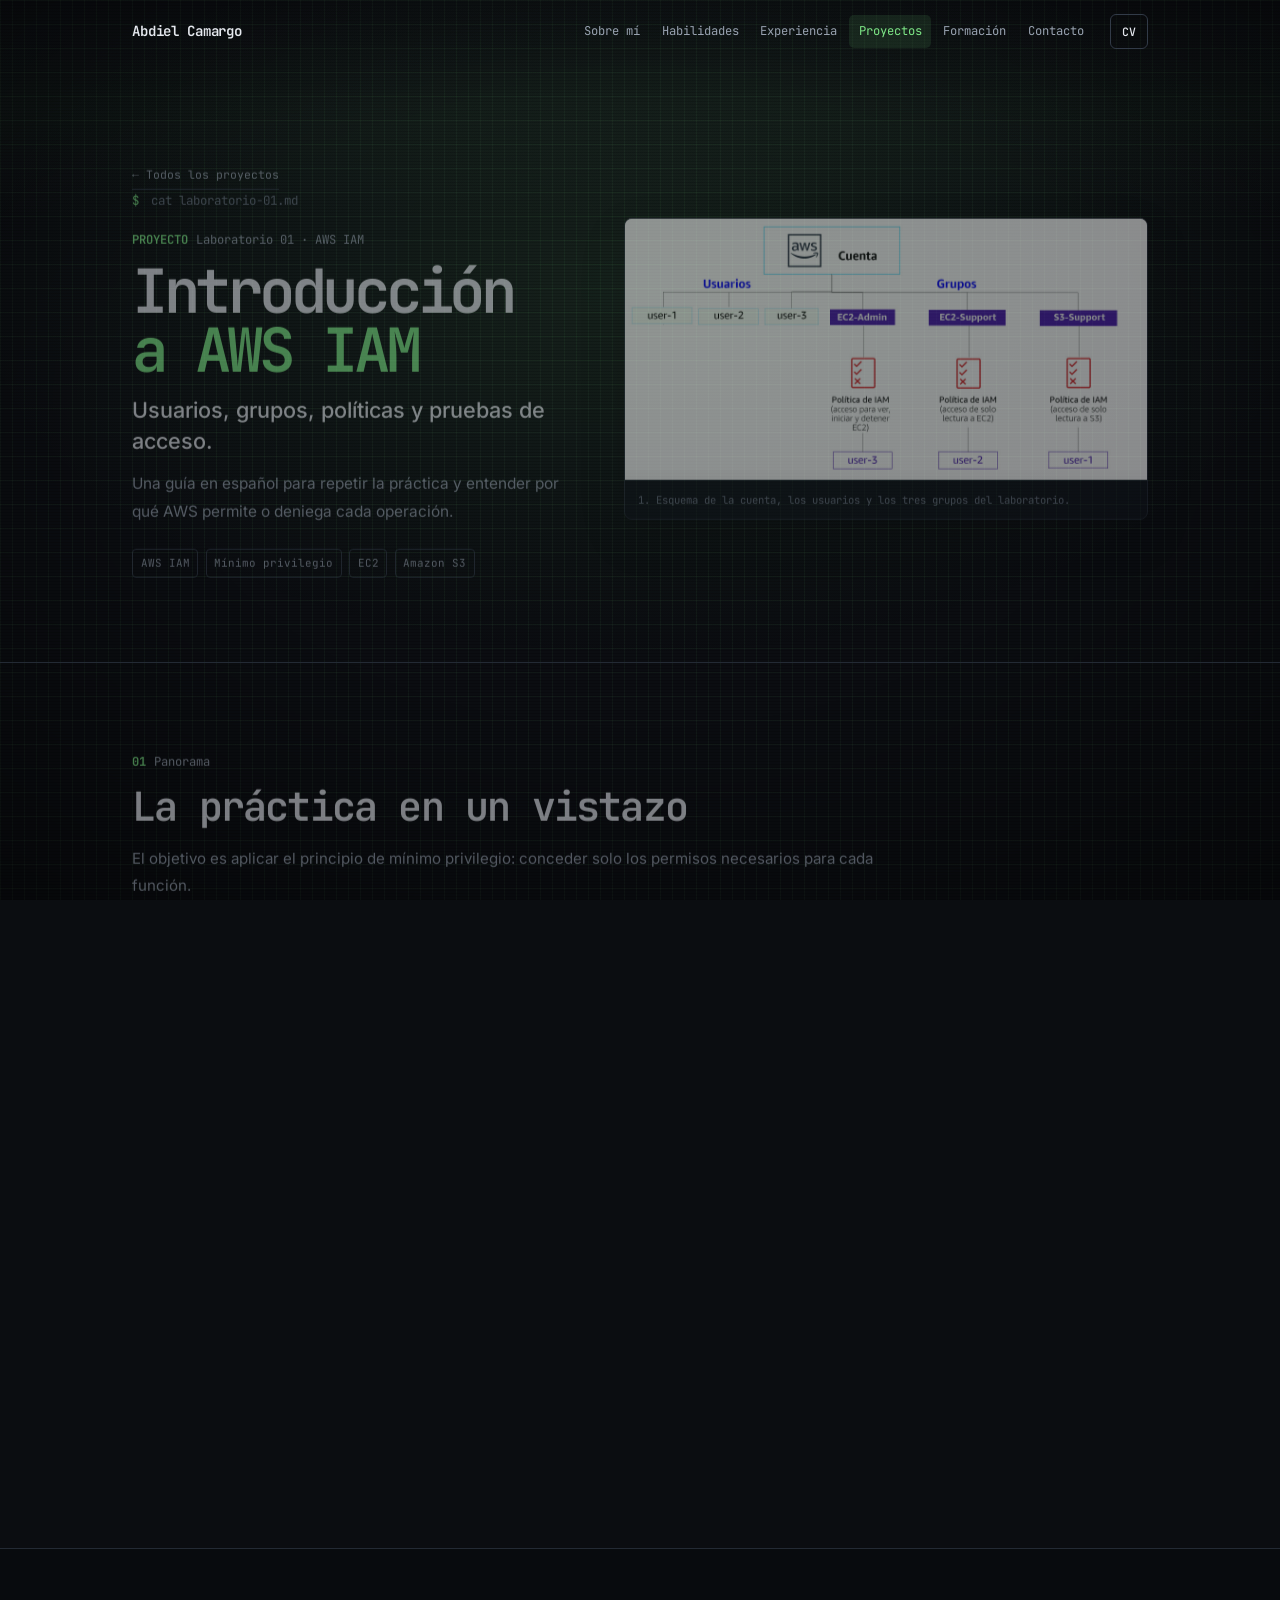
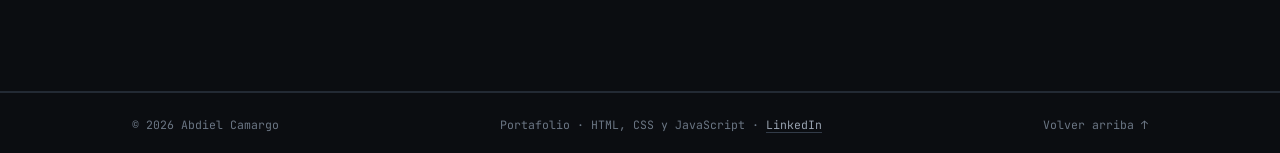
==== aws-iam.html @ 1ef5d2d9 "Corrige encabezado del proyecto AWS Co-authored-by: arena-agent <297053741+arena-agent@users.noreply" ====
<!DOCTYPE html>
<html lang="es" data-theme="dark">
<head>
  <meta charset="UTF-8">
  <meta name="viewport" content="width=device-width, initial-scale=1.0">
  <meta http-equiv="Content-Security-Policy" content="default-src 'none'; script-src 'self' 'sha256-/x7W7R75k8Roq0WaVRQX9blP4OufE5xbAdzklGxsgpw='; style-src 'self'; img-src 'self'; font-src 'self'; frame-src https://www.youtube.com https://www.youtube-nocookie.com; connect-src 'none'; base-uri 'none'; form-action 'none'; object-src 'none'">
  <meta name="referrer" content="strict-origin-when-cross-origin">
  <title>Introducción a AWS IAM — Abdiel Camargo</title>
  <meta name="description" content="Proyecto del laboratorio Introducción a AWS IAM: usuarios, grupos, políticas y pruebas de acceso.">
  <meta name="author" content="Abdiel Camargo">
  <meta name="theme-color" content="#0c0e12">
  <link rel="canonical" href="https://abdiellzz.github.io/portafolio/aws-iam.html">

  <link rel="icon" href="assets/img/favicon.svg" type="image/svg+xml">
  <link rel="apple-touch-icon" href="assets/img/favicon.svg">
  <link rel="preload" href="assets/fonts/jetbrains-mono-latin-wght-normal.woff2" as="font" type="font/woff2" crossorigin>
  <link rel="preload" href="assets/fonts/inter-latin-wght-normal.woff2" as="font" type="font/woff2" crossorigin>
  <link rel="stylesheet" href="assets/css/app.css?v=20261119f">

  <script>document.documentElement.classList.add('js');</script>
</head>
<body class="aws-project-page">
  <div class="term-bg" aria-hidden="true">
    <div class="term-glow"></div>
    <div class="term-grid"></div>
    <div class="term-scanband"></div>
    <div class="term-scanlines"></div>
    <div class="term-vignette"></div>
  </div>

  <a class="skip-link" href="#contenido">Saltar al contenido principal</a>
  <div class="progress-bar" aria-hidden="true"><span id="scroll-progress"></span></div>

  <header class="site-header" id="site-header">
    <div class="container header-inner">
      <a class="brand" href="index.html#inicio" aria-label="Abdiel Camargo — inicio">
        <span class="brand-name">Abdiel Camargo</span>
      </a>

      <nav class="nav" id="nav" aria-label="Navegación principal">
        <ul class="nav-list">
          <li><a href="index.html#sobre-mi" class="nav-link">Sobre mí</a></li>
          <li><a href="index.html#habilidades" class="nav-link">Habilidades</a></li>
          <li><a href="index.html#experiencia" class="nav-link">Experiencia</a></li>
          <li><a href="proyectos.html" class="nav-link is-active" aria-current="page">Proyectos</a></li>
          <li><a href="index.html#certificaciones" class="nav-link">Formación</a></li>
          <li><a href="index.html#contacto" class="nav-link">Contacto</a></li>
        </ul>
        <a class="btn btn-sm btn-outline nav-cv" href="assets/cv/Abdiel-Camargo-CV.pdf" download>CV</a>
      </nav>

      <button class="menu-toggle" id="menu-toggle" type="button" aria-label="Abrir menú" aria-expanded="false" aria-controls="nav">
        <span class="menu-bars" aria-hidden="true"><span></span><span></span><span></span></span>
      </button>
    </div>
  </header>

  <main id="contenido">
    <section class="guide-hero" aria-labelledby="project-title">
      <div class="container guide-hero-grid">
        <div class="guide-hero-copy reveal" data-reveal>
          <a class="project-back" href="proyectos.html">← Todos los proyectos</a>
          <p class="prompt-line"><span class="prompt" aria-hidden="true">$</span> cat laboratorio-01.md</p>
          <p class="section-label"><span>PROYECTO</span> Laboratorio 01 · AWS IAM</p>
          <h1 id="project-title">Introducción<br><span>a AWS IAM</span></h1>
          <p class="guide-hero-subtitle">Usuarios, grupos, políticas y pruebas de acceso.</p>
          <p class="guide-hero-text">Una guía en español para repetir la práctica y entender por qué AWS permite o deniega cada operación.</p>
          <div class="guide-tags" aria-label="Temas del proyecto">
            <span>AWS IAM</span><span>Mínimo privilegio</span><span>EC2</span><span>Amazon S3</span>
          </div>
        </div>

        <figure class="guide-figure guide-figure-hero reveal" data-reveal>
          <img src="assets/img/aws-iam/iam-01.png" alt="Esquema de una cuenta AWS con usuarios y los grupos S3-Support, EC2-Support y EC2-Admin" width="900" height="506" fetchpriority="high">
          <figcaption>1. Esquema de la cuenta, los usuarios y los tres grupos del laboratorio.</figcaption>
        </figure>
      </div>
    </section>

    <section class="guide-section" aria-labelledby="overview-title">
      <div class="container">
        <header class="guide-section-head reveal" data-reveal>
          <p class="section-label"><span>01</span> Panorama</p>
          <h2 id="overview-title">La práctica en un vistazo</h2>
          <p>El objetivo es aplicar el principio de mínimo privilegio: conceder solo los permisos necesarios para cada función.</p>
        </header>

        <div class="guide-flow reveal" data-reveal>
          <article><span>01</span><h3>Identificar</h3><p>Reconocer usuarios, grupos y políticas.</p></article>
          <article><span>02</span><h3>Configurar</h3><p>Asignar cada usuario al grupo correcto.</p></article>
          <article><span>03</span><h3>Comprobar</h3><p>Comparar lectura, rechazo y una solicitud autorizada.</p></article>
        </div>

        <div class="guide-table-wrap reveal" data-reveal>
          <table class="guide-table">
            <caption>Asignación objetivo del laboratorio</caption>
            <thead><tr><th scope="col">Usuario</th><th scope="col">Grupo</th><th scope="col">Acceso previsto</th></tr></thead>
            <tbody>
              <tr><td>user-1</td><td>S3-Support</td><td>Consultar Amazon S3.</td></tr>
              <tr><td>user-2</td><td>EC2-Support</td><td>Consultar instancias de Amazon EC2.</td></tr>
              <tr><td>user-3</td><td>EC2-Admin</td><td>Consultar, iniciar y detener EC2 según la política del laboratorio.</td></tr>
            </tbody>
          </table>
        </div>

        <div class="guide-callout reveal" data-reveal>
          <p class="guide-callout-label">Cómo interpretar la evidencia</p>
          <p><strong>Observado</strong> significa que la grabación permite comprobar el resultado descrito. <strong>Esperado / por verificar</strong> indica el comportamiento previsto por la guía o la política, pero no una prueba capturada.</p>
        </div>
      </div>
    </section>

    <section class="guide-section guide-section-alt" aria-labelledby="prepare-title">
      <div class="container">
        <header class="guide-section-head reveal" data-reveal>
          <p class="section-label"><span>02</span> Preparación</p>
          <h2 id="prepare-title">Entrar al laboratorio y localizar IAM</h2>
          <p>Inicia el entorno desde AWS Academy, abre la consola del laboratorio y busca <strong>IAM</strong>. Entra en Identity and Access Management, sin confundirlo con IAM Identity Center.</p>
        </header>

        <ol class="guide-steps reveal" data-reveal>
          <li>Abre el laboratorio, pulsa <strong>Start Lab</strong> y espera a que el entorno esté disponible.</li>
          <li>En la consola del laboratorio, busca IAM. Conserva la guía del curso para consultar únicamente las credenciales temporales necesarias.</li>
          <li>En <strong>Users / Usuarios</strong>, identifica <code>user-1</code>, <code>user-2</code> y <code>user-3</code>.</li>
        </ol>

        <div class="guide-media-grid guide-media-grid-two">
          <figure class="guide-figure reveal" data-reveal>
            <img src="assets/img/aws-iam/iam-02.png" alt="Búsqueda de IAM en la consola de AWS" loading="lazy">
            <figcaption>2. Búsqueda de IAM en la consola de AWS.</figcaption>
          </figure>
          <figure class="guide-figure reveal" data-reveal>
            <img src="assets/img/aws-iam/iam-03.png" alt="Listado inicial de usuarios de IAM" loading="lazy">
            <figcaption>3. Listado inicial de usuarios de IAM.</figcaption>
          </figure>
        </div>

        <div class="guide-callout guide-callout-warning reveal" data-reveal>
          <p class="guide-callout-label">Entorno autorizado</p>
          <p>Trabaja únicamente en el laboratorio. Los usuarios, grupos y recursos ya están preparados; no los recrees ni modifiques el usuario administrativo de la sesión.</p>
        </div>
      </div>
    </section>

    <section class="guide-section" aria-labelledby="groups-title">
      <div class="container">
        <header class="guide-section-head reveal" data-reveal>
          <p class="section-label"><span>03</span> Reconocimiento</p>
          <h2 id="groups-title">Comprobar usuarios y grupos</h2>
          <p>Revisa <code>user-1</code> en <strong>Permissions</strong> y <strong>Groups</strong>. Después localiza los grupos <code>EC2-Admin</code>, <code>EC2-Support</code> y <code>S3-Support</code>, sin añadir usuarios todavía.</p>
        </header>

        <div class="guide-media-grid guide-media-grid-two">
          <figure class="guide-figure reveal" data-reveal>
            <img src="assets/img/aws-iam/iam-04.png" alt="Detalle inicial de user-1 sin políticas de permisos" loading="lazy">
            <figcaption>4. user-1 no tiene políticas asignadas al inicio del ejercicio.</figcaption>
          </figure>
          <figure class="guide-figure reveal" data-reveal>
            <img src="assets/img/aws-iam/iam-05.png" alt="Grupos EC2-Admin, EC2-Support y S3-Support en IAM" loading="lazy">
            <figcaption>5. Los tres grupos ya preparados en IAM.</figcaption>
          </figure>
        </div>

        <div class="guide-callout reveal" data-reveal>
          <p class="guide-callout-label">Concepto clave</p>
          <p>Un grupo organiza usuarios con necesidades de acceso similares. Las políticas adjuntas al grupo se aplican a sus miembros; el grupo no es una cuenta con la que se inicie sesión.</p>
        </div>
      </div>
    </section>

    <section class="guide-section guide-section-alt" aria-labelledby="policies-title">
      <div class="container">
        <header class="guide-section-head reveal" data-reveal>
          <p class="section-label"><span>04</span> Políticas</p>
          <h2 id="policies-title">Entender el alcance de los permisos</h2>
          <p>En <code>EC2-Support</code>, revisa <strong>AmazonEC2ReadOnlyAccess</strong>; en <code>S3-Support</code>, identifica <strong>AmazonS3ReadOnlyAccess</strong>. Ambas políticas permiten consultar, no escribir ni cambiar estados.</p>
        </header>

        <figure class="guide-figure guide-figure-wide reveal" data-reveal>
          <img src="assets/img/aws-iam/iam-06.png" alt="Detalle de AmazonEC2ReadOnlyAccess con acciones de consulta y recurso asterisco" loading="lazy">
          <figcaption>6. AmazonEC2ReadOnlyAccess: acciones de consulta y un recurso delimitado por la política.</figcaption>
        </figure>

        <div class="guide-table-wrap reveal" data-reveal>
          <table class="guide-table guide-table-compact">
            <thead><tr><th scope="col">Elemento</th><th scope="col">Qué significa</th></tr></thead>
            <tbody>
              <tr><td>Effect</td><td><code>Allow</code> permite la acción de esa regla; <code>Deny</code> la deniega.</td></tr>
              <tr><td>Action</td><td>Identifica operaciones de la API, por ejemplo <code>ec2:Describe*</code>.</td></tr>
              <tr><td>Resource</td><td>Delimita los recursos sobre los que actúa la regla. Un asterisco no autoriza todas las acciones.</td></tr>
            </tbody>
          </table>
        </div>

        <div class="guide-callout guide-callout-warning reveal" data-reveal>
          <p class="guide-callout-label">Lectura no es administración</p>
          <p><strong>AmazonEC2ReadOnlyAccess</strong> permite consultas de EC2, pero no incluye <code>ec2:StopInstances</code>. Poder ver una instancia no permite detenerla.</p>
        </div>

        <div class="guide-split">
          <div class="guide-split-copy reveal" data-reveal>
            <h3>EC2-Admin sin ampliar permisos</h3>
            <p>En el grupo <code>EC2-Admin</code>, revisa la política integrada <strong>EC2-Admin-Policy</strong>. Usa la política existente: el nombre del grupo no equivale a <code>AdministratorAccess</code> ni concede acceso total a la cuenta.</p>
            <table class="guide-table guide-table-compact">
              <thead><tr><th scope="col">Tipo</th><th scope="col">Relación con la identidad</th></tr></thead>
              <tbody>
                <tr><td>AWS managed</td><td>Política independiente creada y mantenida por AWS; puede adjuntarse a varias identidades.</td></tr>
                <tr><td>Customer inline</td><td>Política integrada en una identidad concreta, en este caso el grupo EC2-Admin.</td></tr>
              </tbody>
            </table>
          </div>
          <figure class="guide-figure reveal" data-reveal>
            <img src="assets/img/aws-iam/iam-07.png" alt="Política EC2-Admin-Policy de tipo Customer inline en el grupo EC2-Admin" loading="lazy">
            <figcaption>7. EC2-Admin-Policy aparece como una política integrada.</figcaption>
          </figure>
        </div>
      </div>
    </section>

    <section class="guide-section" aria-labelledby="assign-title">
      <div class="container">
        <header class="guide-section-head reveal" data-reveal>
          <p class="section-label"><span>05</span> Asignaciones</p>
          <h2 id="assign-title">Asociar cada usuario con su grupo</h2>
          <p>En <strong>User groups</strong>, entra a cada grupo, abre <strong>Users</strong> y usa <strong>Add users</strong>. Tras confirmar, verifica el nombre del usuario en la lista de miembros.</p>
        </header>

        <div class="guide-assignment-grid">
          <article class="guide-assignment reveal" data-reveal><span>user-1</span><strong>→</strong><span>S3-Support</span></article>
          <article class="guide-assignment reveal" data-reveal><span>user-2</span><strong>→</strong><span>EC2-Support</span></article>
          <article class="guide-assignment reveal" data-reveal><span>user-3</span><strong>→</strong><span>EC2-Admin</span></article>
        </div>

        <div class="guide-media-grid guide-media-grid-two">
          <figure class="guide-figure reveal" data-reveal>
            <img src="assets/img/aws-iam/iam-08.png" alt="user-1 listado como miembro de S3-Support" loading="lazy">
            <figcaption>8. user-1 ya figura como miembro de S3-Support.</figcaption>
          </figure>
          <figure class="guide-figure reveal" data-reveal>
            <img src="assets/img/aws-iam/iam-09.png" alt="user-2 listado como miembro de EC2-Support" loading="lazy">
            <figcaption>9. user-2 ya figura como miembro de EC2-Support.</figcaption>
          </figure>
        </div>

        <div class="guide-media-grid guide-media-grid-two">
          <figure class="guide-figure reveal" data-reveal>
            <img src="assets/img/aws-iam/iam-10.png" alt="Selección de user-3 para añadirlo al grupo EC2-Admin" loading="lazy">
            <figcaption>10. Selección de user-3 antes de confirmar su alta en EC2-Admin.</figcaption>
          </figure>
          <figure class="guide-figure reveal" data-reveal>
            <img src="assets/img/aws-iam/iam-11.png" alt="Ubicación del enlace de inicio de sesión de usuarios IAM" loading="lazy">
            <figcaption>11. Ubicación del enlace de inicio de sesión para usuarios IAM.</figcaption>
          </figure>
        </div>

        <div class="guide-callout reveal" data-reveal>
          <p class="guide-callout-label">Selección no es comprobación final</p>
          <p>La selección de <code>user-3</code> debe confirmarse y después verificarse en la lista del grupo. Para cada prueba, cierra la sesión anterior y confirma la identidad activa antes de continuar.</p>
        </div>
      </div>
    </section>

    <section class="guide-section guide-section-alt" aria-labelledby="user1-title">
      <div class="container">
        <header class="guide-section-head reveal" data-reveal>
          <p class="section-label"><span>06</span> Pruebas · user-1</p>
          <h2 id="user1-title">Amazon S3 permitido, EC2 denegado</h2>
          <p>Inicia sesión como <code>user-1</code>, abre S3 y entra en <strong>Buckets</strong>. El listado y el bucket de ejemplo deben poder consultarse; un bucket vacío no indica una denegación.</p>
        </header>

        <div class="guide-media-grid guide-media-grid-two">
          <figure class="guide-figure reveal" data-reveal>
            <img src="assets/img/aws-iam/iam-12.png" alt="user-1 puede consultar el listado de buckets de Amazon S3" loading="lazy">
            <figcaption>12. user-1 puede consultar los buckets de Amazon S3.</figcaption>
          </figure>
          <figure class="guide-figure reveal" data-reveal>
            <img src="assets/img/aws-iam/iam-13.png" alt="Bucket de ejemplo abierto sin objetos" loading="lazy">
            <figcaption>13. El bucket de ejemplo se abre y no contiene objetos.</figcaption>
          </figure>
        </div>

        <div class="guide-callout reveal" data-reveal>
          <p class="guide-callout-label">Resultado observado</p>
          <p>El listado se obtiene y el bucket se abre. <strong>Objects (0)</strong> o <strong>No objects</strong> indican que está vacío, no un problema de permisos.</p>
        </div>

        <div class="guide-split guide-split-reverse">
          <figure class="guide-figure reveal" data-reveal>
            <img src="assets/img/aws-iam/iam-14.png" alt="Error de autorización al consultar instancias EC2 con user-1" loading="lazy">
            <figcaption>14. AWS rechaza la consulta de EC2 con user-1.</figcaption>
          </figure>
          <div class="guide-split-copy reveal" data-reveal>
            <h3>El límite de user-1</h3>
            <p>Sin cambiar de usuario, intenta abrir <strong>EC2 → Instances</strong>. La lectura de S3 no incluye permisos para <code>ec2:DescribeInstances</code>, por lo que la denegación es el resultado correcto de esta prueba.</p>
            <p><strong>Autenticación</strong> responde quién eres; <strong>autorización</strong> responde qué puedes hacer. Iniciar sesión correctamente no concede acceso general a todos los servicios.</p>
          </div>
        </div>
      </div>
    </section>

    <section class="guide-section" aria-labelledby="user2-title">
      <div class="container">
        <header class="guide-section-head reveal" data-reveal>
          <p class="section-label"><span>07</span> Pruebas · user-2</p>
          <h2 id="user2-title">Lectura de EC2 sin cambiar estados</h2>
          <p>Con <code>user-2</code>, abre <strong>EC2 → Instances</strong> y confirma la región del laboratorio. En la grabación se usa <code>us-east-1</code>; localiza únicamente <strong>LabHost</strong>.</p>
        </header>

        <div class="guide-media-grid guide-media-grid-two">
          <figure class="guide-figure reveal" data-reveal>
            <img src="assets/img/aws-iam/iam-15.png" alt="Región de EC2 y sesión de user-2" loading="lazy">
            <figcaption>15. Región de la prueba y sesión de user-2.</figcaption>
          </figure>
          <figure class="guide-figure reveal" data-reveal>
            <img src="assets/img/aws-iam/iam-16.png" alt="Listado de instancias EC2 disponible para user-2" loading="lazy">
            <figcaption>16. user-2 obtiene el listado de instancias y localiza LabHost.</figcaption>
          </figure>
        </div>

        <div class="guide-callout reveal" data-reveal>
          <p class="guide-callout-label">Resultado observado</p>
          <p>user-2 puede consultar las instancias. La política de lectura de EC2 permite esta operación, pero no autoriza cambios de estado.</p>
        </div>

        <div class="guide-media-grid guide-media-grid-two guide-user2-results">
          <figure class="guide-figure reveal" data-reveal>
            <img src="assets/img/aws-iam/iam-17.png" alt="Menú Instance state con la opción Stop instance" loading="lazy">
            <figcaption>17. Opción <em>Stop instance</em>; no selecciones <em>Terminate instance</em>.</figcaption>
          </figure>
          <figure class="guide-figure reveal" data-reveal>
            <img src="assets/img/aws-iam/iam-18.png" alt="Confirmación de detener la instancia LabHost con user-2" loading="lazy">
            <figcaption>18. Confirmación de la prueba de detención con user-2.</figcaption>
          </figure>
        </div>

        <figure class="guide-figure guide-figure-19 reveal" data-reveal>
          <img src="assets/img/aws-iam/iam-19.png" alt="Mensaje de AWS que rechaza ec2 StopInstances para user-2" loading="lazy">
          <figcaption>19. La solicitud se rechaza por falta de autorización para <code>ec2:StopInstances</code>.</figcaption>
        </figure>

        <div class="guide-table-wrap reveal" data-reveal>
          <table class="guide-table guide-table-compact">
            <thead><tr><th scope="col">Qué revisar en el rechazo</th><th scope="col">Qué aporta</th></tr></thead>
            <tbody>
              <tr><td>La identidad user-2</td><td>Confirma que la prueba corresponde al perfil correcto.</td></tr>
              <tr><td>La acción ec2:StopInstances</td><td>Indica la operación que no está autorizada.</td></tr>
              <tr><td>Recurso y región</td><td>Ayudan a confirmar que actuaste sobre la instancia del laboratorio.</td></tr>
              <tr><td>Falta de autorización aplicable</td><td>Explica la diferencia entre lectura y cambio de estado.</td></tr>
            </tbody>
          </table>
        </div>
      </div>
    </section>

    <section class="guide-section guide-section-alt" aria-labelledby="user3-title">
      <div class="container">
        <header class="guide-section-head reveal" data-reveal>
          <p class="section-label"><span>08</span> Pruebas · user-3</p>
          <h2 id="user3-title">La misma operación, otra política</h2>
          <p>Inicia sesión como <code>user-3</code>, verifica la región, selecciona únicamente <strong>LabHost</strong> y repite <strong>Instance state → Stop instance → Stop</strong>.</p>
        </header>

        <div class="guide-media-grid guide-media-grid-two guide-user3-results">
          <figure class="guide-figure reveal" data-reveal>
            <img src="assets/img/aws-iam/iam-20.png" alt="Confirmación de detener LabHost con la sesión de user-3" loading="lazy">
            <figcaption>20. Confirmación de detención con user-3.</figcaption>
          </figure>
          <figure class="guide-figure reveal" data-reveal>
            <img src="assets/img/aws-iam/iam-22.png" alt="Estado de la instancia LabHost en Stopping" loading="lazy">
            <figcaption>22. La instancia queda en <code>Stopping</code>, no en <code>Stopped</code> verificado.</figcaption>
          </figure>
        </div>

        <figure class="guide-figure guide-figure-21 reveal" data-reveal>
          <img src="assets/img/aws-iam/iam-21.png" alt="Confirmación de AWS de que se inició la solicitud de detención" loading="lazy">
          <figcaption>21. AWS acepta la solicitud de detención.</figcaption>
        </figure>

        <div class="guide-callout reveal" data-reveal>
          <p class="guide-callout-label">Resultado observado</p>
          <p>La solicitud es aceptada y el panel muestra <strong>Stopping</strong>: la instancia se está deteniendo. Si el curso exige confirmar <strong>Stopped</strong>, espera y actualiza tu propio entorno; la grabación no muestra la transición final.</p>
        </div>
      </div>
    </section>

    <section class="guide-section" aria-labelledby="results-title">
      <div class="container">
        <header class="guide-section-head reveal" data-reveal>
          <p class="section-label"><span>09</span> Resumen</p>
          <h2 id="results-title">Resultados y cierre de la práctica</h2>
          <p>El mínimo privilegio se comprueba en ambas direcciones: cada usuario hace lo necesario para su función y no puede ejecutar acciones fuera de ella.</p>
        </header>

        <div class="guide-table-wrap reveal" data-reveal>
          <table class="guide-table">
            <caption>Matriz de resultados</caption>
            <thead><tr><th scope="col">Usuario</th><th scope="col">Operación</th><th scope="col">Resultado</th><th scope="col">Evidencia</th></tr></thead>
            <tbody>
              <tr><td>user-1</td><td>Listar buckets y abrir el bucket</td><td>Permitido</td><td>Observado</td></tr>
              <tr><td>user-1</td><td>Consultar instancias EC2</td><td>Denegado</td><td>Observado</td></tr>
              <tr><td>user-2</td><td>Consultar instancias EC2</td><td>Permitido</td><td>Observado</td></tr>
              <tr><td>user-2</td><td>Detener LabHost</td><td>Denegado</td><td>Observado</td></tr>
              <tr><td>user-2</td><td>Listar buckets S3</td><td>Denegado</td><td>Observado</td></tr>
              <tr><td>user-3</td><td>Solicitar StopInstances</td><td>Aceptado; Stopping</td><td>Observado</td></tr>
              <tr><td>user-3</td><td>Iniciar una instancia</td><td>Permitido por la política</td><td>Acción autorizada para EC2-Admin</td></tr>
            </tbody>
          </table>
        </div>

        <div class="guide-split">
          <div class="guide-split-copy reveal" data-reveal>
            <h3>Antes de finalizar</h3>
            <p>Vuelve a la guía de AWS Academy, revisa las asignaciones solicitadas y guarda únicamente las evidencias que pida tu instructor. Envía el laboratorio solo cuando la plataforma lo solicite y espera una confirmación real antes de finalizarlo.</p>
            <p>Después, cierra las sesiones de prueba y termina el laboratorio siguiendo las instrucciones del curso. No publiques credenciales ni enlaces de una sesión activa.</p>
            <ul class="guide-checklist">
              <li>user-1 pertenece a S3-Support.</li>
              <li>user-2 pertenece a EC2-Support.</li>
              <li>user-3 pertenece a EC2-Admin y la lista ya terminó de cargar.</li>
              <li>Cada prueba usa la identidad y región correctas.</li>
              <li>Se conservaron los rechazos esperados, sin ampliar permisos.</li>
              <li>Se verificó el estado final si la guía del curso lo exige.</li>
            </ul>
          </div>
          <figure class="guide-figure reveal" data-reveal>
            <img src="assets/img/aws-iam/iam-23.png" alt="Controles de envío y revisión del laboratorio de AWS Academy" loading="lazy">
            <figcaption>23. Controles de envío y revisión; su presencia no demuestra un envío ni una calificación final.</figcaption>
          </figure>
        </div>

        <div class="guide-callout guide-callout-warning reveal" data-reveal>
          <p class="guide-callout-label">Regla de estudio</p>
          <p>Antes de cambiar permisos, revisa: <strong>identidad → grupo → política → región → acción solicitada</strong>. Si una denegación forma parte del objetivo, no la elimines.</p>
        </div>
      </div>
    </section>

    <section class="guide-section guide-video-section" aria-labelledby="video-title">
      <div class="container">
        <header class="guide-section-head reveal" data-reveal>
          <p class="section-label"><span>10</span> Video</p>
          <h2 id="video-title">Tutorial del laboratorio</h2>
          <p>Reproduce el video directamente desde la página para seguir la práctica paso a paso.</p>
        </header>

        <div class="video-frame reveal" data-reveal>
          <iframe src="https://www.youtube-nocookie.com/embed/omNetpA0gLE?rel=0" title="Tutorial de Introducción a AWS IAM" loading="lazy" referrerpolicy="strict-origin-when-cross-origin" allow="accelerometer; autoplay; clipboard-write; encrypted-media; gyroscope; picture-in-picture; web-share" allowfullscreen></iframe>
        </div>
        <p class="video-fallback reveal" data-reveal>¿No carga el reproductor? <a href="https://youtu.be/omNetpA0gLE" target="_blank" rel="noopener noreferrer">Ver el video en YouTube ↗</a></p>
      </div>
    </section>
  </main>

  <footer class="site-footer">
    <div class="container footer-inner">
      <p>© <span id="year">2026</span> Abdiel Camargo</p>
      <p class="footer-meta">Portafolio · HTML, CSS y JavaScript · <a href="https://www.linkedin.com/in/camargoabdiel/" target="_blank" rel="noopener noreferrer">LinkedIn</a></p>
      <a class="back-top" href="#contenido">Volver arriba ↑</a>
    </div>
  </footer>

  <script src="assets/js/main.js?v=20261114c" defer></script>
</body>
</html>
---- assets/css/app.css ----
/* =========================================================
   Abdiel Camargo — Portafolio
   Diseño limpio con acentos de terminal
   ========================================================= */

/* ---------- Tipografías ---------- */
@font-face {
  font-family: "Inter";
  src: url("../fonts/inter-latin-wght-normal.woff2") format("woff2-variations");
  font-weight: 100 900;
  font-style: normal;
  font-display: swap;
  unicode-range: U+0000-00FF, U+0131, U+0152-0153, U+02BB-02BC, U+02C6, U+02DA,
    U+02DC, U+0304, U+0308, U+0329, U+2000-206F, U+20AC, U+2122, U+2191, U+2193,
    U+2212, U+2215, U+FEFF, U+FFFD;
}
@font-face {
  font-family: "JetBrains Mono";
  src: url("../fonts/jetbrains-mono-latin-wght-normal.woff2") format("woff2-variations");
  font-weight: 100 800;
  font-style: normal;
  font-display: swap;
  unicode-range: U+0000-00FF, U+0131, U+0152-0153, U+02BB-02BC, U+02C6, U+02DA,
    U+02DC, U+0304, U+0308, U+0329, U+2000-206F, U+20AC, U+2122, U+2191, U+2193,
    U+2212, U+2215, U+FEFF, U+FFFD;
}

/* ---------- Tokens ---------- */
:root {
  --sans: "Inter", ui-sans-serif, system-ui, -apple-system, "Segoe UI", Roboto, Arial, sans-serif;
  --mono: "JetBrains Mono", ui-monospace, SFMono-Regular, Menlo, Consolas, monospace;

  --bg: #0b0d11;
  --bg-alt: rgba(9, 11, 14, 0.55);
  --panel: rgba(17, 21, 27, 0.9);
  --panel-2: rgba(21, 26, 33, 0.92);
  --term-accent-rgb: 126, 231, 135;
  --line: #232a34;
  --line-2: #323b48;

  --text: #e6e9ef;
  --muted: #98a2b0;
  --dim: #6b7684;

  --accent: #7ee787;
  --accent-dim: rgba(126, 231, 135, 0.1);
  --accent-line: rgba(126, 231, 135, 0.32);
  --amber: #f0c674;

  --radius: 8px;
  --max-width: 1080px;
  --header-h: 64px;
  --ease: cubic-bezier(0.22, 1, 0.36, 1);
  color-scheme: dark;
}

/* ---------- Base ---------- */
*,
*::before,
*::after { box-sizing: border-box; }

html {
  scroll-behavior: smooth;
  scroll-padding-top: calc(var(--header-h) + 24px);
  -webkit-text-size-adjust: 100%;
}

body {
  margin: 0;
  background: var(--bg);
  color: var(--text);
  font-family: var(--sans);
  font-size: 16px;
  line-height: 1.7;
  -webkit-font-smoothing: antialiased;
  -moz-osx-font-smoothing: grayscale;
  overflow-x: hidden;
}

/* ---------- Fondo tipo terminal ---------- */
.term-bg {
  position: fixed;
  inset: 0;
  z-index: -1;
  overflow: hidden;
  pointer-events: none;
}
.term-bg > div { position: absolute; inset: 0; }

.term-glow {
  background: radial-gradient(
    ellipse 70% 55% at 50% 32%,
    rgba(var(--term-accent-rgb), 0.1) 0%,
    rgba(var(--term-accent-rgb), 0.035) 45%,
    transparent 75%
  );
}

.term-grid {
  background-image:
    linear-gradient(to right, rgba(var(--term-accent-rgb), 0.05) 1px, transparent 1px),
    linear-gradient(to bottom, rgba(var(--term-accent-rgb), 0.05) 1px, transparent 1px);
  background-size: 12px 24px;
}

.term-scanband {
  height: 220px;
  inset: 0 0 auto 0;
  background: linear-gradient(
    180deg,
    transparent 0%,
    rgba(var(--term-accent-rgb), 0.035) 50%,
    transparent 100%
  );
  animation: term-scan 14s linear infinite;
}

.term-scanlines {
  background: repeating-linear-gradient(
    0deg,
    rgba(0, 0, 0, 0.28) 0px,
    rgba(0, 0, 0, 0.28) 1px,
    transparent 1px,
    transparent 3px
  );
  opacity: 0.6;
}

.term-vignette {
  background: radial-gradient(
    ellipse 90% 85% at 50% 45%,
    transparent 42%,
    rgba(0, 0, 0, 0.55) 100%
  );
}

@keyframes term-scan {
  from { transform: translateY(-220px); }
  to   { transform: translateY(100vh); }
}

img, svg { display: block; max-width: 100%; }
svg { width: 1em; height: 1em; }

a { color: inherit; text-decoration: none; }
ul, ol { margin: 0; padding: 0; list-style: none; }

h1, h2, h3, h4 { margin: 0; line-height: 1.3; font-weight: 600; }
p { margin: 0; }
button { font: inherit; color: inherit; }

::selection { background: var(--accent); color: #0b120c; }

:focus-visible {
  outline: 2px solid var(--accent);
  outline-offset: 3px;
  border-radius: 4px;
}

.container {
  width: 100%;
  max-width: var(--max-width);
  margin-inline: auto;
  padding-inline: clamp(1.15rem, 4vw, 2rem);
}

.skip-link {
  position: fixed;
  top: -80px;
  left: 1rem;
  z-index: 200;
  padding: 0.6rem 1rem;
  background: var(--accent);
  color: #0b120c;
  border-radius: 6px;
  font-size: 0.85rem;
  font-weight: 600;
  transition: top 0.2s var(--ease);
}
.skip-link:focus { top: 1rem; }

/* ---------- Progreso ---------- */
.progress-bar {
  position: fixed;
  inset: 0 0 auto 0;
  height: 2px;
  z-index: 120;
}
.progress-bar span {
  display: block;
  height: 100%;
  width: 0;
  background: var(--accent);
  transition: width 0.1s linear;
}

/* ---------- Cabecera ---------- */
.site-header {
  position: fixed;
  inset: 0 0 auto 0;
  z-index: 100;
  height: var(--header-h);
  display: flex;
  align-items: center;
  border-bottom: 1px solid transparent;
  transition: background 0.2s var(--ease), border-color 0.2s var(--ease), backdrop-filter 0.2s var(--ease);
}
.site-header.is-scrolled {
  background: rgba(12, 14, 18, 0.9);
  backdrop-filter: blur(12px);
  -webkit-backdrop-filter: blur(12px);
  border-bottom-color: var(--line);
}

.header-inner {
  display: flex;
  align-items: center;
  gap: 1rem;
}

.brand {
  display: inline-flex;
  align-items: center;
  gap: 0.6rem;
  min-width: 0;
}.brand-name {
  font-family: var(--mono);
  font-size: 0.88rem;
  font-weight: 600;
  letter-spacing: -0.01em;
  white-space: nowrap;
}

.nav {
  display: flex;
  align-items: center;
  gap: 1rem;
  margin-left: auto;
}
.nav-list { display: flex; align-items: center; gap: 0.15rem; }
.nav-link {
  display: inline-block;
  padding: 0.4rem 0.6rem;
  border-radius: 5px;
  font-family: var(--mono);
  font-size: 0.76rem;
  color: var(--muted);
  transition: color 0.2s var(--ease), background 0.2s var(--ease);
}
.nav-link:hover { color: var(--text); background: var(--panel); }
.nav-link.is-active { color: var(--accent); background: var(--accent-dim); }

.menu-toggle {
  display: none;
  margin-left: auto;
  width: 38px;
  height: 36px;
  place-items: center;
  border: 1px solid var(--line);
  border-radius: 6px;
  background: var(--panel);
  color: var(--muted);
  cursor: pointer;
}
.menu-toggle:hover { color: var(--text); border-color: var(--line-2); }
.menu-bars { position: relative; display: block; width: 16px; height: 12px; }
.menu-bars span {
  position: absolute;
  left: 0;
  width: 100%;
  height: 1.5px;
  background: currentColor;
  border-radius: 2px;
  transition: transform 0.22s var(--ease), opacity 0.2s var(--ease);
}
.menu-bars span:nth-child(1) { top: 0; }
.menu-bars span:nth-child(2) { top: 5.25px; }
.menu-bars span:nth-child(3) { top: 10.5px; }
.menu-toggle[aria-expanded="true"] .menu-bars span:nth-child(1) { transform: translateY(5.25px) rotate(45deg); }
.menu-toggle[aria-expanded="true"] .menu-bars span:nth-child(2) { opacity: 0; }
.menu-toggle[aria-expanded="true"] .menu-bars span:nth-child(3) { transform: translateY(-5.25px) rotate(-45deg); }

/* ---------- Botones ---------- */
.btn {
  display: inline-flex;
  align-items: center;
  justify-content: center;
  gap: 0.45rem;
  padding: 0.62rem 1rem;
  border: 1px solid transparent;
  border-radius: 6px;
  font-family: var(--mono);
  font-size: 0.78rem;
  font-weight: 500;
  white-space: nowrap;
  cursor: pointer;
  transition: background 0.2s var(--ease), color 0.2s var(--ease), border-color 0.2s var(--ease);
}
.btn svg { width: 15px; height: 15px; flex: none; }

.btn-primary { background: var(--accent); color: #0b120c; }
.btn-primary:hover { background: #9af0a1; }

.btn-outline { border-color: var(--line-2); color: var(--text); background: transparent; }
.btn-outline:hover { border-color: var(--muted); background: var(--panel); }

.btn-sm { padding: 0.4rem 0.7rem; font-size: 0.72rem; }
.btn-block { width: 100%; margin-top: 1rem; }

/* ---------- Hero ---------- */
.hero {
  padding-top: calc(var(--header-h) + clamp(3rem, 7vw, 5rem));
  padding-bottom: clamp(3rem, 6vw, 4.5rem);
}

.hero-grid {
  display: grid;
  grid-template-columns: minmax(0, 1.05fr) minmax(0, 0.95fr);
  gap: clamp(2rem, 5vw, 4rem);
  align-items: center;
}

/* ---------- Destacados del hero ---------- */
.hero-highlights {
  display: grid;
  grid-template-columns: repeat(4, minmax(0, 1fr));
  gap: 1rem;
  margin-top: clamp(2.2rem, 4.5vw, 3.2rem);
}

.highlight {
  margin: 0;
  border: 1px solid var(--line);
  border-radius: var(--radius);
  overflow: hidden;
  background: var(--panel);
}

.highlight img {
  display: block;
  width: 100%;
  height: auto;
  aspect-ratio: 16 / 9;
  object-fit: cover;
  filter: saturate(0.9) contrast(1.04);
}

.highlight figcaption {
  padding: 0.6rem 0.75rem;
  font-family: var(--mono);
  font-size: 0.66rem;
  line-height: 1.5;
  letter-spacing: 0.02em;
  color: var(--dim);
  border-top: 1px solid var(--line);
}

.highlight figcaption span { color: var(--muted); }
.prompt-line {
  margin-bottom: 0.6rem;
  font-family: var(--mono);
  font-size: 0.78rem;
  color: var(--dim);
}
.prompt { color: var(--accent); margin-right: 0.3rem; }

.hero h1 {
  font-family: var(--mono);
  font-size: clamp(2.1rem, 4.6vw, 3.2rem);
  font-weight: 600;
  letter-spacing: -0.035em;
  line-height: 1.1;
  margin-bottom: 0.65rem;
}

.hero-role {
  font-family: var(--mono);
  font-size: 0.9rem;
  color: #c3ccd8;
  margin-bottom: 1.3rem;
}

.hero-role span { white-space: nowrap; }

.hero-text {
  max-width: 34rem;
  color: var(--muted);
  font-size: 0.95rem;
  line-height: 1.8;
  margin-bottom: 1.8rem;
}

.hero-actions { display: flex; flex-wrap: wrap; gap: 0.6rem; margin-bottom: 2.2rem; }

.hero-stats {
  display: grid;
  grid-template-columns: repeat(4, minmax(0, 1fr));
  gap: 0.5rem 1rem;
  padding-top: 1.4rem;
  border-top: 1px solid var(--line);
  margin: 0;
}
.hero-stats > div { padding-left: 0.8rem; border-left: 1px solid var(--line-2); }
.hero-stats dt {
  font-family: var(--mono);
  font-size: 0.68rem;
  color: var(--dim);
  margin-bottom: 0.15rem;
}
.hero-stats dd {
  margin: 0;
  font-family: var(--mono);
  font-size: 0.88rem;
  color: var(--text);
}

/* ---------- Terminal ---------- */
.terminal-card {
  border: 1px solid var(--line-2);
  border-radius: var(--radius);
  background: var(--panel);
  overflow: hidden;
  min-width: 0;
}
.terminal-bar {
  display: flex;
  align-items: center;
  gap: 0.6rem;
  padding: 0.55rem 0.8rem;
  background: var(--panel-2);
  border-bottom: 1px solid var(--line);
}
.terminal-dots { display: inline-flex; gap: 5px; flex: none; }
.terminal-dots i { width: 7px; height: 7px; border-radius: 50%; background: #3a4350; display: block; }
.terminal-title { font-family: var(--mono); font-size: 0.7rem; color: var(--dim); }

.terminal {
  margin: 0;
  padding: 1.1rem 1.15rem 1.3rem;
  font-family: var(--mono);
  font-size: 0.76rem;
  line-height: 1.95;
  color: #c3ccd8;
  white-space: normal;
  overflow-x: auto;
}
.t-line { display: block; white-space: pre-wrap; }
.t-spacer { height: 0.5em; }
.t-prompt { color: var(--accent); }
.t-cmd { color: var(--text); }
.t-out { color: #a8b3c1; }
.t-dim { color: var(--dim); }
.t-accent { color: var(--accent); }
.cursor {
  display: inline-block;
  width: 6px;
  height: 1em;
  vertical-align: -2px;
  background: var(--accent);
  animation: blink 1.1s steps(2, start) infinite;
}
@keyframes blink { 50% { opacity: 0; } }

/* ---------- Secciones ---------- */
.section { padding-block: clamp(3.4rem, 6.5vw, 5rem); }
.section-alt {
  background: var(--bg-alt);
  border-block: 1px solid var(--line);
}

.section-head { max-width: 44rem; margin-bottom: clamp(1.8rem, 3.5vw, 2.5rem); }

.section-label {
  display: flex;
  align-items: center;
  gap: 0.5rem;
  margin-bottom: 0.7rem;
  font-family: var(--mono);
  font-size: 0.76rem;
  color: var(--muted);
}
.section-label span {
  color: var(--accent);
  font-weight: 600;
}

.section h2 {
  font-family: var(--mono);
  font-size: clamp(1.4rem, 2.8vw, 1.85rem);
  font-weight: 600;
  letter-spacing: -0.025em;
  margin-bottom: 0.6rem;
}
.section-lead {
  max-width: 40rem;
  color: var(--muted);
  font-size: 0.92rem;
  line-height: 1.75;
}

/* ---------- Sobre mí ---------- */
.about-grid {
  display: grid;
  grid-template-columns: minmax(0, 1.55fr) minmax(0, 1fr);
  gap: clamp(1.75rem, 4vw, 3rem);
  align-items: start;
}
.about-text p {
  color: var(--muted);
  font-size: 0.93rem;
  line-height: 1.85;
  margin-bottom: 1rem;
}
.about-text p:last-child { margin-bottom: 0; }
.about-text strong { color: var(--text); font-weight: 600; }

.info-panel {
  border: 1px solid var(--line);
  border-radius: var(--radius);
  background: var(--panel);
  padding: 1.25rem;
}
.info-panel h3 {
  font-family: var(--mono);
  font-size: 0.74rem;
  font-weight: 500;
  letter-spacing: 0.08em;
  text-transform: uppercase;
  color: var(--dim);
  margin-bottom: 0.8rem;
}
.info-list > div {
  display: grid;
  grid-template-columns: 5.6rem minmax(0, 1fr);
  gap: 0.6rem;
  padding: 0.5rem 0;
  border-bottom: 1px solid var(--line);
}
.info-list > div:last-child { border-bottom: 0; }
.info-list dt { font-family: var(--mono); font-size: 0.7rem; color: var(--dim); }
.info-list dd { margin: 0; font-size: 0.82rem; color: var(--text); overflow-wrap: anywhere; }
.info-list a { transition: color 0.2s var(--ease); }
.info-list a:hover { color: var(--accent); }

/* ---------- Áreas ---------- */
.areas-grid {
  display: grid;
  grid-template-columns: repeat(3, minmax(0, 1fr));
  gap: 0.75rem;
}
.area-card {
  border: 1px solid var(--line);
  border-radius: var(--radius);
  background: var(--panel);
  padding: 1.15rem;
  transition: border-color 0.2s var(--ease), background 0.2s var(--ease);
}
.area-card:hover { border-color: var(--line-2); background: var(--panel-2); }
.area-icon { display: block; width: 22px; height: 22px; margin-bottom: 0.8rem; color: var(--accent); }
.area-icon svg { width: 22px; height: 22px; }
.area-card h3 {
  font-family: var(--mono);
  font-size: 0.88rem;
  font-weight: 500;
  margin-bottom: 0.35rem;
}
.area-card p { font-size: 0.82rem; line-height: 1.65; color: var(--muted); }

/* ---------- Stack ---------- */
.stack {
  margin-top: 2rem;
  padding-top: 1.6rem;
  border-top: 1px solid var(--line);
}
.stack-title {
  font-family: var(--mono);
  font-size: 0.78rem;
  font-weight: 500;
  color: var(--muted);
  margin-bottom: 1rem;
}
.stack-grid {
  display: grid;
  grid-template-columns: repeat(4, minmax(0, 1fr));
  gap: 1.25rem 1.5rem;
}
.stack-group h4 {
  font-family: var(--mono);
  font-size: 0.7rem;
  font-weight: 500;
  letter-spacing: 0.06em;
  text-transform: uppercase;
  color: var(--dim);
  margin-bottom: 0.55rem;
}
.tags { display: flex; flex-wrap: wrap; gap: 0.3rem; }
.tags li {
  padding: 0.2rem 0.5rem;
  border: 1px solid var(--line);
  border-radius: 4px;
  background: var(--panel-2);
  font-family: var(--mono);
  font-size: 0.68rem;
  color: var(--muted);
}

.soft-skills {
  margin-top: 1.6rem;
  padding-top: 1.4rem;
  border-top: 1px solid var(--line);
}

/* ---------- Experiencia ---------- */
.timeline {
  display: grid;
  gap: 2rem;
  margin-left: 0.35rem;
  padding-left: 1.75rem;
  border-left: 1px solid var(--line-2);
}
.timeline-item { position: relative; }
.timeline-item::before {
  content: "";
  position: absolute;
  left: calc(-1.75rem - 4px);
  top: 0.55rem;
  width: 7px;
  height: 7px;
  border-radius: 50%;
  background: var(--accent);
  box-shadow: 0 0 0 3px var(--bg);
}
.section-alt .timeline-item::before { box-shadow: 0 0 0 3px var(--bg-alt); }

.role-head {
  display: flex;
  flex-wrap: wrap;
  gap: 0.4rem 1rem;
  align-items: baseline;
  justify-content: space-between;
}
.role-head h3 { font-family: var(--mono); font-size: 0.96rem; font-weight: 600; }
.role-org { font-size: 0.84rem; color: var(--muted); margin-top: 0.15rem; }
.role-date {
  display: inline-flex;
  align-items: center;
  gap: 0.4rem;
  font-family: var(--mono);
  font-size: 0.72rem;
  color: var(--dim);
  white-space: nowrap;
}
.dot-live { width: 5px; height: 5px; border-radius: 50%; background: var(--accent); }

.bullets { display: grid; gap: 0.35rem; margin-top: 0.8rem; }
.bullets li {
  position: relative;
  padding-left: 1rem;
  font-size: 0.87rem;
  line-height: 1.75;
  color: var(--muted);
}
.bullets li::before {
  content: "–";
  position: absolute;
  left: 0;
  color: var(--dim);
}
.bullets.compact { margin-top: 0.7rem; }
.bullets.compact li { font-size: 0.84rem; }

/* ---------- Proyectos ---------- */
.projects-grid {
  display: grid;
  grid-template-columns: repeat(2, minmax(0, 1fr));
  gap: 0.9rem;
}
.project {
  display: flex;
  flex-direction: column;
  border: 1px solid var(--line);
  border-radius: var(--radius);
  background: var(--panel);
  padding: 1.4rem;
  transition: border-color 0.2s var(--ease);
}
.project:hover { border-color: var(--line-2); }
.project-top {
  display: flex;
  align-items: center;
  justify-content: space-between;
  margin-bottom: 0.7rem;
  font-family: var(--mono);
  font-size: 0.72rem;
}
.project-index { color: var(--accent); }
.project-year { color: var(--dim); }
.project h3 {
  font-family: var(--mono);
  font-size: 0.98rem;
  font-weight: 600;
  line-height: 1.4;
  margin-bottom: 0.35rem;
}
.project-sub {
  font-family: var(--mono);
  font-size: 0.72rem;
  color: var(--dim);
  margin-bottom: 0.8rem;
}
.project-desc {
  font-size: 0.86rem;
  line-height: 1.75;
  color: var(--muted);
}
.award {
  margin: 0.9rem 0 0.8rem;
  font-family: var(--mono);
  font-size: 0.72rem;
  color: var(--amber);
}
.project .tags { margin-top: auto; }

/* ---------- Formación ---------- */
.edu-grid {
  display: grid;
  grid-template-columns: repeat(2, minmax(0, 1fr));
  gap: 0.9rem;
  margin-bottom: 2.4rem;
}
.edu-card {
  border: 1px solid var(--line);
  border-radius: var(--radius);
  background: var(--panel);
  padding: 1.2rem;
}
.edu-status {
  font-family: var(--mono);
  font-size: 0.7rem;
  color: var(--accent);
  margin-bottom: 0.45rem;
}
.edu-card h3 {
  font-family: var(--mono);
  font-size: 0.92rem;
  font-weight: 500;
  line-height: 1.5;
  margin-bottom: 0.3rem;
}
.edu-org { font-size: 0.8rem; color: var(--muted); }

.subhead {
  font-family: var(--mono);
  font-size: 0.8rem;
  font-weight: 500;
  color: var(--muted);
  margin-bottom: 0.5rem;
}

.cert-list { border-top: 1px solid var(--line); }
.cert-list li {
  display: grid;
  grid-template-columns: minmax(0, 1fr) auto auto;
  gap: 1.5rem;
  align-items: center;
  padding: 0.9rem 0;
  border-bottom: 1px solid var(--line);
}
.cert-main h3 {
  font-family: var(--mono);
  font-size: 0.85rem;
  font-weight: 500;
  line-height: 1.5;
}
.cert-main p { font-size: 0.78rem; color: var(--dim); margin-top: 0.1rem; }
.cert-date {
  font-family: var(--mono);
  font-size: 0.72rem;
  color: var(--dim);
  white-space: nowrap;
}
.cert-state {
  padding: 0.15rem 0.45rem;
  border: 1px solid var(--line-2);
  border-radius: 4px;
  font-family: var(--mono);
  font-size: 0.68rem;
  color: var(--muted);
  white-space: nowrap;
}
.cert-state.done { color: var(--accent); border-color: var(--accent-line); background: var(--accent-dim); }
.cert-state.highlight { color: var(--amber); border-color: rgba(240, 198, 116, 0.3); }
.cert-state.in-progress { color: #9cc4e8; border-color: rgba(156, 196, 232, 0.28); }

/* ---------- Contacto ---------- */
.contact-simple {
  padding-block: clamp(2.3rem, 5vw, 4rem);
  border-top: 1px solid var(--line);
  border-bottom: 1px solid var(--line);
}
.contact-simple .section-label { margin-bottom: 0.6rem; }
.contact-simple h2 {
  max-width: 44rem;
  font-family: var(--mono);
  font-size: clamp(1.65rem, 3vw, 2.1rem);
  font-weight: 600;
  letter-spacing: -0.035em;
  margin-bottom: 0.75rem;
}
.contact-intro {
  max-width: 43rem;
  margin: 0;
  color: var(--muted);
  font-size: 0.92rem;
  line-height: 1.8;
}
.contact-links {
  display: flex;
  flex-wrap: wrap;
  align-items: center;
  gap: 0.45rem 1.15rem;
  margin-top: clamp(1.6rem, 3vw, 2.1rem);
}
.contact-links a {
  display: inline-flex;
  align-items: center;
  gap: 0.5rem;
  min-height: 2rem;
  padding: 0.35rem 0;
  border-bottom: 1px solid var(--line-2);
  color: var(--text);
  font-family: var(--mono);
  font-size: 0.76rem;
  line-height: 1.3;
  transition: color 0.2s var(--ease), border-color 0.2s var(--ease), transform 0.2s var(--ease);
}
.contact-links a:hover,
.contact-links a:focus-visible {
  color: var(--accent);
  border-color: var(--accent-line);
  transform: translateY(-1px);
}
.contact-links svg {
  flex: none;
  width: 0.95rem;
  height: 0.95rem;
  fill: none;
  stroke: currentColor;
  stroke-width: 1.65;
  stroke-linecap: round;
  stroke-linejoin: round;
}
.contact-links svg.icon-fill { fill: currentColor; stroke: none; }

/* ---------- Footer ---------- */
.site-footer {
  border-top: 1px solid var(--line);
  padding-block: 1.4rem;
}
.footer-inner {
  display: flex;
  flex-wrap: wrap;
  align-items: center;
  justify-content: space-between;
  gap: 0.5rem 1rem;
  font-family: var(--mono);
  font-size: 0.72rem;
  color: var(--dim);
}
.footer-meta { color: var(--dim); }
.footer-meta a { color: var(--muted); border-bottom: 1px solid var(--line-2); transition: color 0.2s var(--ease), border-color 0.2s var(--ease); }
.footer-meta a:hover { color: var(--accent); border-color: var(--accent-line); }
.back-top { transition: color 0.2s var(--ease); }
.back-top:hover { color: var(--accent); }

/* ---------- Catálogo de proyectos ---------- */
.projects-page { min-height: 100vh; }
.projects-catalog-hero {
  padding: calc(var(--header-h) + clamp(3.1rem, 7vw, 5.8rem)) 0 clamp(2.7rem, 5vw, 4.3rem);
  border-bottom: 1px solid var(--line);
}
.projects-catalog-hero .section-label { margin-top: 1.2rem; }
.projects-catalog-hero h1 {
  margin: 0.65rem 0 0.9rem;
  font-family: var(--mono);
  font-size: clamp(2.9rem, 7vw, 6rem);
  font-weight: 600;
  letter-spacing: -0.075em;
  line-height: 0.92;
}
.projects-catalog-hero > .container > p:last-child {
  max-width: 42rem;
  color: var(--muted);
  font-size: 0.96rem;
  line-height: 1.8;
}
.projects-catalog { padding-block: clamp(2rem, 5vw, 4.2rem); }
.project-preview {
  overflow: hidden;
  border: 1px solid var(--line);
  border-radius: var(--radius);
  background: var(--panel);
  transition: border-color 0.25s var(--ease), transform 0.25s var(--ease), background 0.25s var(--ease);
}
.project-preview:hover { border-color: var(--accent-line); background: var(--panel-2); transform: translateY(-3px); }
.project-preview-link {
  display: grid;
  grid-template-columns: minmax(19rem, 1.05fr) minmax(0, 0.95fr);
  min-height: 27rem;
}
.project-preview-media {
  position: relative;
  align-self: stretch;
  overflow: hidden;
  border-right: 1px solid var(--line);
  background: #edf2ee;
}
.project-preview-media::after {
  content: "";
  position: absolute;
  inset: 0;
  background: linear-gradient(135deg, transparent 55%, rgba(126, 231, 135, 0.15));
  pointer-events: none;
}
.project-preview-media img {
  width: 100%;
  height: 100%;
  object-fit: contain;
  transition: transform 0.45s var(--ease);
}
.project-preview:hover .project-preview-media img { transform: scale(1.025); }
.project-preview-index {
  position: absolute;
  top: 0.9rem;
  left: 0.9rem;
  z-index: 1;
  padding: 0.28rem 0.46rem;
  border: 1px solid rgba(255, 255, 255, 0.36);
  background: rgba(11, 13, 17, 0.83);
  color: var(--accent);
  font-family: var(--mono);
  font-size: 0.7rem;
}
.project-preview-content {
  display: flex;
  min-width: 0;
  flex-direction: column;
  align-items: flex-start;
  padding: clamp(1.35rem, 3.4vw, 2.4rem);
}
.project-preview-content .section-label { margin-bottom: 0.75rem; }
.project-preview-content h2 {
  font-family: var(--mono);
  font-size: clamp(1.75rem, 3.6vw, 3rem);
  font-weight: 600;
  letter-spacing: -0.065em;
  line-height: 0.98;
}
.project-preview-content h2 span { color: var(--accent); }
.project-preview-subtitle {
  margin-top: 0.95rem;
  color: var(--text);
  font-size: 1rem;
  font-weight: 500;
  line-height: 1.55;
}
.project-preview-text {
  max-width: 31rem;
  margin-top: 0.65rem;
  color: var(--muted);
  font-size: 0.87rem;
  line-height: 1.72;
}
.project-preview-includes { margin-top: 1.45rem; }
.project-preview-includes > p {
  margin-bottom: 0.5rem;
  color: var(--dim);
  font-family: var(--mono);
  font-size: 0.67rem;
  letter-spacing: 0.06em;
  text-transform: uppercase;
}
.project-preview-includes ul { display: flex; flex-wrap: wrap; gap: 0.42rem 1rem; }
.project-preview-includes li {
  display: inline-flex;
  align-items: center;
  gap: 0.34rem;
  color: var(--muted);
  font-family: var(--mono);
  font-size: 0.7rem;
}
.project-preview-includes svg {
  width: 0.88rem;
  height: 0.88rem;
  fill: none;
  stroke: var(--accent);
  stroke-linecap: round;
  stroke-linejoin: round;
  stroke-width: 1.6;
}
.project-preview-cta {
  display: inline-flex;
  align-items: center;
  gap: 0.5rem;
  margin-top: auto;
  padding-top: 1.8rem;
  border-bottom: 1px solid var(--accent-line);
  color: var(--accent);
  font-family: var(--mono);
  font-size: 0.76rem;
  transition: color 0.2s var(--ease), border-color 0.2s var(--ease);
}
.project-preview-cta b { font-size: 0.95rem; font-weight: 400; transition: transform 0.2s var(--ease); }
.project-preview:hover .project-preview-cta { border-color: var(--accent); color: var(--text); }
.project-preview:hover .project-preview-cta b { transform: translate(2px, -2px); }

/* ---------- Proyecto: Introducción a AWS IAM ---------- */
.project-back {
  display: inline-flex;
  padding-bottom: 0.3rem;
  border-bottom: 1px solid var(--line-2);
  color: var(--muted);
  font-family: var(--mono);
  font-size: 0.72rem;
  transition: color 0.2s var(--ease), border-color 0.2s var(--ease);
}
.project-back:hover { border-color: var(--accent-line); color: var(--accent); }
.guide-hero {
  padding: calc(var(--header-h) + clamp(3rem, 7vw, 5.6rem)) 0 clamp(3.5rem, 7vw, 6rem);
  border-bottom: 1px solid var(--line);
}
.guide-hero-grid {
  display: grid;
  grid-template-columns: minmax(0, 0.9fr) minmax(20rem, 1.1fr);
  gap: clamp(2rem, 5vw, 4.5rem);
  align-items: center;
}
.guide-hero .section-label { margin-top: 1.2rem; }
.guide-hero h1 {
  margin: 0.7rem 0 1rem;
  font-family: var(--mono);
  font-size: clamp(2.7rem, 5.1vw, 3.8rem);
  font-weight: 600;
  letter-spacing: -0.07em;
  line-height: 0.96;
  white-space: nowrap;
}
.guide-hero h1 span { color: var(--accent); }
.guide-hero-subtitle {
  color: var(--text);
  font-size: clamp(1.08rem, 2vw, 1.35rem);
  font-weight: 500;
  line-height: 1.45;
}
.guide-hero-text {
  max-width: 36rem;
  margin-top: 0.8rem;
  color: var(--muted);
  font-size: 0.96rem;
  line-height: 1.8;
}
.guide-tags {
  display: flex;
  flex-wrap: wrap;
  gap: 0.45rem;
  margin-top: 1.45rem;
}
.guide-tags span {
  padding: 0.28rem 0.48rem;
  border: 1px solid var(--line-2);
  border-radius: 4px;
  color: var(--muted);
  font-family: var(--mono);
  font-size: 0.68rem;
}
.guide-section {
  padding-block: clamp(3.4rem, 6.5vw, 5.3rem);
  border-bottom: 1px solid var(--line);
}
.guide-section-alt {
  background: var(--bg-alt);
}
.guide-section-head {
  max-width: 49rem;
  margin-bottom: clamp(1.8rem, 3.8vw, 2.8rem);
}
.guide-section-head h2 {
  margin-top: 0.45rem;
  font-family: var(--mono);
  font-size: clamp(1.65rem, 3.4vw, 2.5rem);
  font-weight: 600;
  letter-spacing: -0.045em;
  line-height: 1.16;
}
.guide-section-head > p:last-child {
  margin-top: 0.9rem;
  color: var(--muted);
  font-size: 0.94rem;
  line-height: 1.8;
}
.guide-section-head strong { color: var(--text); }
.guide-flow {
  display: grid;
  grid-template-columns: repeat(3, minmax(0, 1fr));
  margin-bottom: 1.5rem;
  border-top: 1px solid var(--line);
  border-left: 1px solid var(--line);
}
.guide-flow article {
  min-height: 9.6rem;
  padding: 1.15rem 1.2rem;
  border-right: 1px solid var(--line);
  border-bottom: 1px solid var(--line);
}
.guide-flow span,
.guide-assignment span:first-child {
  color: var(--accent);
  font-family: var(--mono);
  font-size: 0.72rem;
}
.guide-flow h3,
.guide-split-copy h3 {
  margin-top: 1.25rem;
  font-family: var(--mono);
  font-size: 0.95rem;
  font-weight: 600;
}
.guide-flow p {
  margin-top: 0.35rem;
  color: var(--muted);
  font-size: 0.82rem;
  line-height: 1.65;
}
.guide-steps {
  display: grid;
  gap: 0.75rem;
  max-width: 51rem;
  margin-bottom: 1.6rem;
  counter-reset: guide-step;
}
.guide-steps li {
  position: relative;
  padding-left: 2.35rem;
  color: var(--muted);
  font-size: 0.9rem;
  line-height: 1.75;
  counter-increment: guide-step;
}
.guide-steps li::before {
  content: counter(guide-step, decimal-leading-zero);
  position: absolute;
  left: 0;
  top: 0.23rem;
  color: var(--accent);
  font-family: var(--mono);
  font-size: 0.68rem;
}
.guide-steps strong { color: var(--text); }
.guide-media-grid {
  display: grid;
  gap: clamp(0.9rem, 2vw, 1.25rem);
  margin-top: 1.5rem;
}
.guide-media-grid-two { grid-template-columns: repeat(2, minmax(0, 1fr)); }
.guide-media-grid-three { grid-template-columns: repeat(3, minmax(0, 1fr)); }
.guide-figure {
  margin: 0;
  border: 1px solid var(--line);
  border-radius: var(--radius);
  background: var(--panel);
  overflow: hidden;
}
.guide-figure img {
  width: 100%;
  height: auto;
  background: #fff;
}
.guide-figure figcaption {
  padding: 0.68rem 0.78rem;
  border-top: 1px solid var(--line);
  color: var(--dim);
  font-family: var(--mono);
  font-size: 0.66rem;
  line-height: 1.55;
}
.guide-figure figcaption em { color: var(--muted); }
.guide-figure figcaption code { color: var(--accent); }
.guide-figure-hero { box-shadow: 0 18px 50px rgba(0, 0, 0, 0.22); }
.guide-figure-wide { max-width: 51rem; }
.guide-figure-19,
.guide-figure-21 {
  width: 100%;
  margin-top: clamp(1.2rem, 2.5vw, 1.8rem);
}
.guide-figure-19 img,
.guide-figure-21 img {
  width: 100%;
  image-rendering: auto;
}
.guide-callout {
  max-width: 55rem;
  margin-top: 1.5rem;
  padding: 1rem 1.15rem 1rem 1.3rem;
  border-left: 2px solid var(--accent);
  background: rgba(126, 231, 135, 0.055);
}
.guide-callout-warning { border-left-color: var(--amber); background: rgba(240, 198, 116, 0.06); }
.guide-callout-label {
  margin-bottom: 0.25rem;
  color: var(--accent);
  font-family: var(--mono);
  font-size: 0.69rem;
  font-weight: 600;
  letter-spacing: 0.04em;
  text-transform: uppercase;
}
.guide-callout-warning .guide-callout-label { color: var(--amber); }
.guide-callout > p:last-child {
  color: var(--muted);
  font-size: 0.84rem;
  line-height: 1.72;
}
.guide-callout strong { color: var(--text); }
.guide-table-wrap {
  width: 100%;
  margin-top: 1.5rem;
  overflow-x: auto;
  border: 1px solid var(--line);
  border-radius: var(--radius);
  background: var(--panel);
}
.guide-table {
  width: 100%;
  min-width: 38rem;
  border-collapse: collapse;
  text-align: left;
}
.guide-table caption {
  padding: 0.8rem 1rem;
  border-bottom: 1px solid var(--line);
  color: var(--text);
  font-family: var(--mono);
  font-size: 0.76rem;
  font-weight: 500;
  text-align: left;
}
.guide-table th,
.guide-table td {
  padding: 0.72rem 0.9rem;
  border-right: 1px solid var(--line);
  border-bottom: 1px solid var(--line);
  vertical-align: top;
}
.guide-table tr > :last-child { border-right: 0; }
.guide-table tbody tr:last-child td { border-bottom: 0; }
.guide-table th {
  color: var(--accent);
  background: rgba(126, 231, 135, 0.04);
  font-family: var(--mono);
  font-size: 0.7rem;
  font-weight: 500;
}
.guide-table td {
  color: var(--muted);
  font-size: 0.78rem;
  line-height: 1.6;
}
.guide-table td:first-child { color: var(--text); }
.guide-table-compact { min-width: 31rem; }
.guide-table code,
.guide-steps code,
.guide-section-head code,
.guide-split-copy code {
  color: var(--accent);
  font-family: var(--mono);
  font-size: 0.88em;
}
.guide-split {
  display: grid;
  grid-template-columns: minmax(0, 1fr) minmax(16rem, 0.82fr);
  gap: clamp(1.2rem, 3.5vw, 2.6rem);
  align-items: start;
  margin-top: 1.5rem;
}
.guide-split-copy { padding-top: 0.3rem; }
.guide-split-copy h3 { margin-top: 0; font-size: 1.03rem; }
.guide-split-copy > p {
  margin-top: 0.8rem;
  color: var(--muted);
  font-size: 0.89rem;
  line-height: 1.78;
}
.guide-split-copy .guide-table-wrap { margin-top: 1rem; }
.guide-split-copy .guide-table { min-width: 0; }
.guide-assignment-grid {
  display: grid;
  grid-template-columns: repeat(3, minmax(0, 1fr));
  gap: 0.75rem;
  margin-bottom: 1.5rem;
}
.guide-assignment {
  display: grid;
  grid-template-columns: 1fr auto 1fr;
  gap: 0.45rem;
  align-items: center;
  min-height: 4rem;
  padding: 0.85rem;
  border: 1px solid var(--line);
  border-radius: var(--radius);
  background: var(--panel);
  font-family: var(--mono);
  font-size: 0.73rem;
  text-align: center;
}
.guide-assignment strong { color: var(--dim); font-weight: 400; }
.guide-assignment span:last-child { color: var(--text); }
.guide-checklist { display: grid; gap: 0.68rem; margin-top: 1rem; }
.guide-checklist li {
  position: relative;
  padding-left: 1.55rem;
  color: var(--muted);
  font-size: 0.86rem;
  line-height: 1.6;
}
.guide-checklist li::before {
  content: "";
  position: absolute;
  left: 0;
  top: 0.35rem;
  width: 0.72rem;
  height: 0.72rem;
  border: 1px solid var(--accent-line);
  border-radius: 2px;
}
.guide-video-section { padding-bottom: clamp(4.5rem, 8vw, 7rem); }
.video-frame {
  position: relative;
  width: 100%;
  max-width: 56rem;
  overflow: hidden;
  border: 1px solid var(--line);
  border-radius: var(--radius);
  background: #000;
  aspect-ratio: 16 / 9;
}
.video-frame iframe {
  position: absolute;
  width: 100%;
  height: 100%;
  border: 0;
  inset: 0;
}
.video-fallback {
  margin-top: 0.8rem;
  color: var(--dim);
  font-family: var(--mono);
  font-size: 0.72rem;
}
.video-fallback a {
  color: var(--accent);
  border-bottom: 1px solid var(--accent-line);
}
.video-fallback a:hover { color: var(--text); }

/* ---------- Animación de entrada ---------- */
.reveal { transition: opacity 0.6s var(--ease), transform 0.6s var(--ease); }
.js .reveal { opacity: 0; transform: translateY(12px); }
.js .reveal.is-visible { opacity: 1; transform: none; }

/* ---------- Responsive ---------- */
@media (max-width: 1120px) {
  .nav-cv { display: none; }
  .nav { gap: 0.6rem; }
}

@media (max-width: 1040px) {
  .hero-grid { grid-template-columns: 1fr; }
  .hero-copy { max-width: 42rem; }
  .terminal-card { max-width: 560px; width: 100%; }
  .about-grid { grid-template-columns: 1fr; }
  .info-panel { max-width: 34rem; }
  .areas-grid { grid-template-columns: repeat(2, minmax(0, 1fr)); }
  .stack-grid { grid-template-columns: repeat(2, minmax(0, 1fr)); }
  .projects-grid { grid-template-columns: 1fr; }
  .edu-grid { grid-template-columns: 1fr; }
  .guide-hero-grid, .guide-split { grid-template-columns: 1fr; }
  .guide-figure-hero { max-width: 44rem; }
  .guide-media-grid-three { grid-template-columns: repeat(2, minmax(0, 1fr)); }
  .project-preview-link { grid-template-columns: 1fr; }
  .project-preview-media { min-height: 19rem; border-right: 0; border-bottom: 1px solid var(--line); }
  .project-preview-content { min-height: 22rem; }
}

@media (max-width: 900px) {
  .hero-highlights { grid-template-columns: repeat(2, minmax(0, 1fr)); }
  .menu-toggle { display: grid; }
  .nav {
    position: fixed;
    inset: var(--header-h) 0 auto 0;
    flex-direction: column;
    align-items: stretch;
    gap: 0.5rem;
    margin: 0;
    padding: 1rem clamp(1.15rem, 4vw, 2rem) 1.3rem;
    background: rgba(12, 14, 18, 0.98);
    backdrop-filter: blur(14px);
    -webkit-backdrop-filter: blur(14px);
    border-bottom: 1px solid var(--line);
    max-height: calc(100dvh - var(--header-h));
    overflow-y: auto;
    opacity: 0;
    visibility: hidden;
    transform: translateY(-8px);
    transition: opacity 0.2s var(--ease), transform 0.2s var(--ease), visibility 0.2s;
  }
  .nav.is-open { opacity: 1; visibility: visible; transform: translateY(0); }
  .nav-list { flex-direction: column; align-items: stretch; gap: 0.1rem; }
  .nav-link { display: block; padding: 0.65rem 0.6rem; font-size: 0.85rem; }
  .nav-cv { display: inline-flex; align-self: flex-start; margin-top: 0.4rem; }
}

@media (max-width: 720px) {
  .hero-highlights { grid-template-columns: 1fr; }
  .hero-stats { grid-template-columns: repeat(2, minmax(0, 1fr)); gap: 0.9rem 1rem; }
  .hero-stats > div:nth-child(odd) { border-left: 0; padding-left: 0; }
  .area-card { padding: 1rem; }
  .cert-list li { grid-template-columns: minmax(0, 1fr) auto; gap: 0.4rem 1rem; }
  .cert-date { display: none; }
  .footer-inner { justify-content: flex-start; }
  .guide-flow, .guide-media-grid-two, .guide-media-grid-three, .guide-assignment-grid { grid-template-columns: 1fr; }
  .guide-section-head { margin-bottom: 1.5rem; }
  .guide-hero { padding-top: calc(var(--header-h) + 2.8rem); }
  .project-preview-media { min-height: 13rem; }
  .project-preview-content { min-height: 0; }
  .project-preview-includes ul { display: grid; gap: 0.48rem; }
}

@media (max-width: 560px) {
  .areas-grid { grid-template-columns: 1fr; }
  .stack-grid { grid-template-columns: 1fr; }
  .hero-actions .btn { flex: 1 1 100%; }
  .contact-links { align-items: flex-start; flex-direction: column; gap: 0.3rem; }
  .contact-links a { font-size: 0.74rem; }
  .brand-name { font-size: 0.82rem; }
  .info-list > div { grid-template-columns: 1fr; gap: 0.1rem; }
  .cert-list li { grid-template-columns: 1fr; }
  .cert-state { justify-self: start; }
  .guide-table th, .guide-table td { padding: 0.62rem 0.72rem; }
  .guide-table td { font-size: 0.75rem; }
  .guide-figure figcaption { font-size: 0.63rem; }
}

/* ---------- Movimiento reducido ---------- */
@media (prefers-reduced-motion: reduce) {
  html { scroll-behavior: auto; }
  *, *::before, *::after {
    animation-duration: 0.001ms !important;
    animation-iteration-count: 1 !important;
    transition-duration: 0.001ms !important;
  }
  .js .reveal { opacity: 1; transform: none; }
}

/* ---------- Impresión ---------- */
@media print {
  .term-bg { display: none !important; }

  :root { --bg: #fff; --bg-alt: #fff; --panel: #fff; --panel-2: #fff; --text: #111; --muted: #333; --dim: #555; --line: #ddd; --line-2: #ccc; --accent: #146c2e; }
  body { background: #fff; color: #111; }
  .site-header, .progress-bar, .hero-actions, .site-footer,
  .terminal-card, .skip-link, .back-top { display: none !important; }
  .section, .hero { padding-block: 1rem; }
  .section-alt { background: #fff; border-color: #ddd; }
  .reveal { opacity: 1 !important; transform: none !important; }
  .term-scanband { animation: none; }
  .hero-grid, .about-grid { grid-template-columns: 1fr; }
  .projects-grid, .areas-grid, .edu-grid { grid-template-columns: 1fr 1fr; }
  .area-card, .project, .edu-card, .info-panel, .contact-simple { break-inside: avoid; }
}
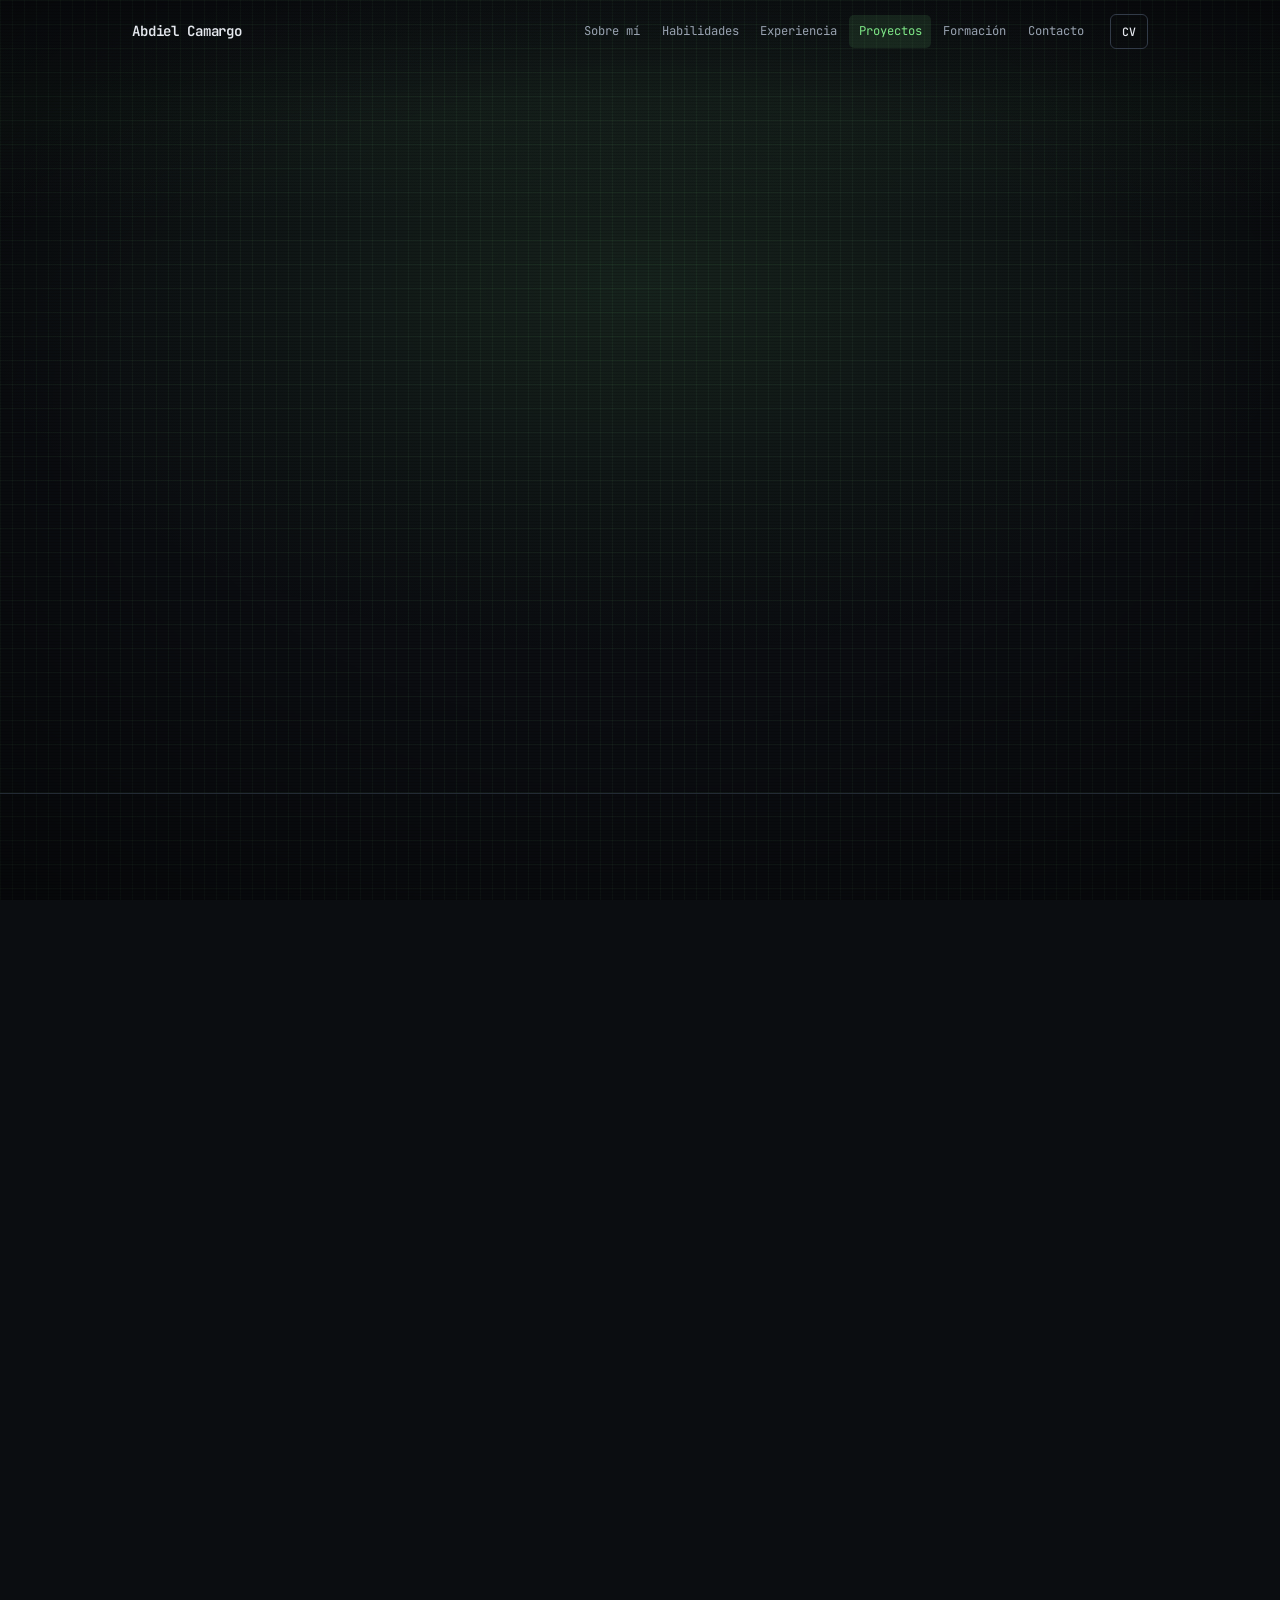
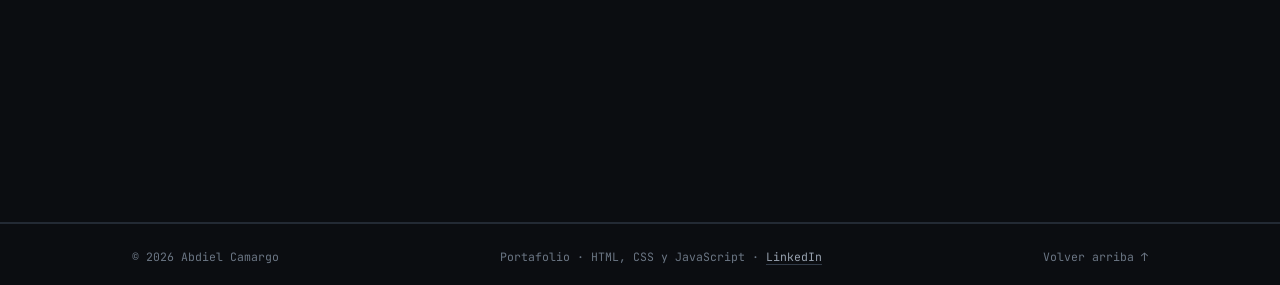
==== commit 2a75a146: "Reorganiza portada del proyecto AWS Co-authored-by: arena-agent <297053741+arena-agent@users.noreply" ====
--- a/aws-iam.html
+++ b/aws-iam.html
@@ -15,7 +15,7 @@
   <link rel="apple-touch-icon" href="assets/img/favicon.svg">
   <link rel="preload" href="assets/fonts/jetbrains-mono-latin-wght-normal.woff2" as="font" type="font/woff2" crossorigin>
   <link rel="preload" href="assets/fonts/inter-latin-wght-normal.woff2" as="font" type="font/woff2" crossorigin>
-  <link rel="stylesheet" href="assets/css/app.css?v=20261119f">
+  <link rel="stylesheet" href="assets/css/app.css?v=20261119g">
 
   <script>document.documentElement.classList.add('js');</script>
 </head>
@@ -58,11 +58,14 @@
   <main id="contenido">
     <section class="guide-hero" aria-labelledby="project-title">
       <div class="container guide-hero-grid">
-        <div class="guide-hero-copy reveal" data-reveal>
+        <div class="guide-hero-intro reveal" data-reveal>
           <a class="project-back" href="proyectos.html">← Todos los proyectos</a>
           <p class="prompt-line"><span class="prompt" aria-hidden="true">$</span> cat laboratorio-01.md</p>
           <p class="section-label"><span>PROYECTO</span> Laboratorio 01 · AWS IAM</p>
-          <h1 id="project-title">Introducción<br><span>a AWS IAM</span></h1>
+          <h1 id="project-title">Introducción a <span>AWS IAM</span></h1>
+        </div>
+
+        <div class="guide-hero-summary reveal" data-reveal>
           <p class="guide-hero-subtitle">Usuarios, grupos, políticas y pruebas de acceso.</p>
           <p class="guide-hero-text">Una guía en español para repetir la práctica y entender por qué AWS permite o deniega cada operación.</p>
           <div class="guide-tags" aria-label="Temas del proyecto">
--- a/assets/css/app.css
+++ b/assets/css/app.css
@@ -1031,21 +1031,22 @@
 }
 .guide-hero-grid {
   display: grid;
-  grid-template-columns: minmax(0, 0.9fr) minmax(20rem, 1.1fr);
-  gap: clamp(2rem, 5vw, 4.5rem);
-  align-items: center;
-}
+  grid-template-columns: minmax(0, 0.82fr) minmax(20rem, 1.18fr);
+  gap: clamp(1.7rem, 4vw, 3.8rem);
+  align-items: center;
+}
+.guide-hero-intro { grid-column: 1 / -1; }
+.guide-hero-summary { align-self: center; }
 .guide-hero .section-label { margin-top: 1.2rem; }
 .guide-hero h1 {
-  margin: 0.7rem 0 1rem;
-  font-family: var(--mono);
-  font-size: clamp(2.7rem, 5.1vw, 3.8rem);
+  margin: 0.7rem 0 0;
+  font-family: var(--mono);
+  font-size: clamp(2.7rem, 5.8vw, 4.8rem);
   font-weight: 600;
   letter-spacing: -0.07em;
   line-height: 0.96;
-  white-space: nowrap;
-}
-.guide-hero h1 span { color: var(--accent); }
+}
+.guide-hero h1 span { color: var(--accent); white-space: nowrap; }
 .guide-hero-subtitle {
   color: var(--text);
   font-size: clamp(1.08rem, 2vw, 1.35rem);
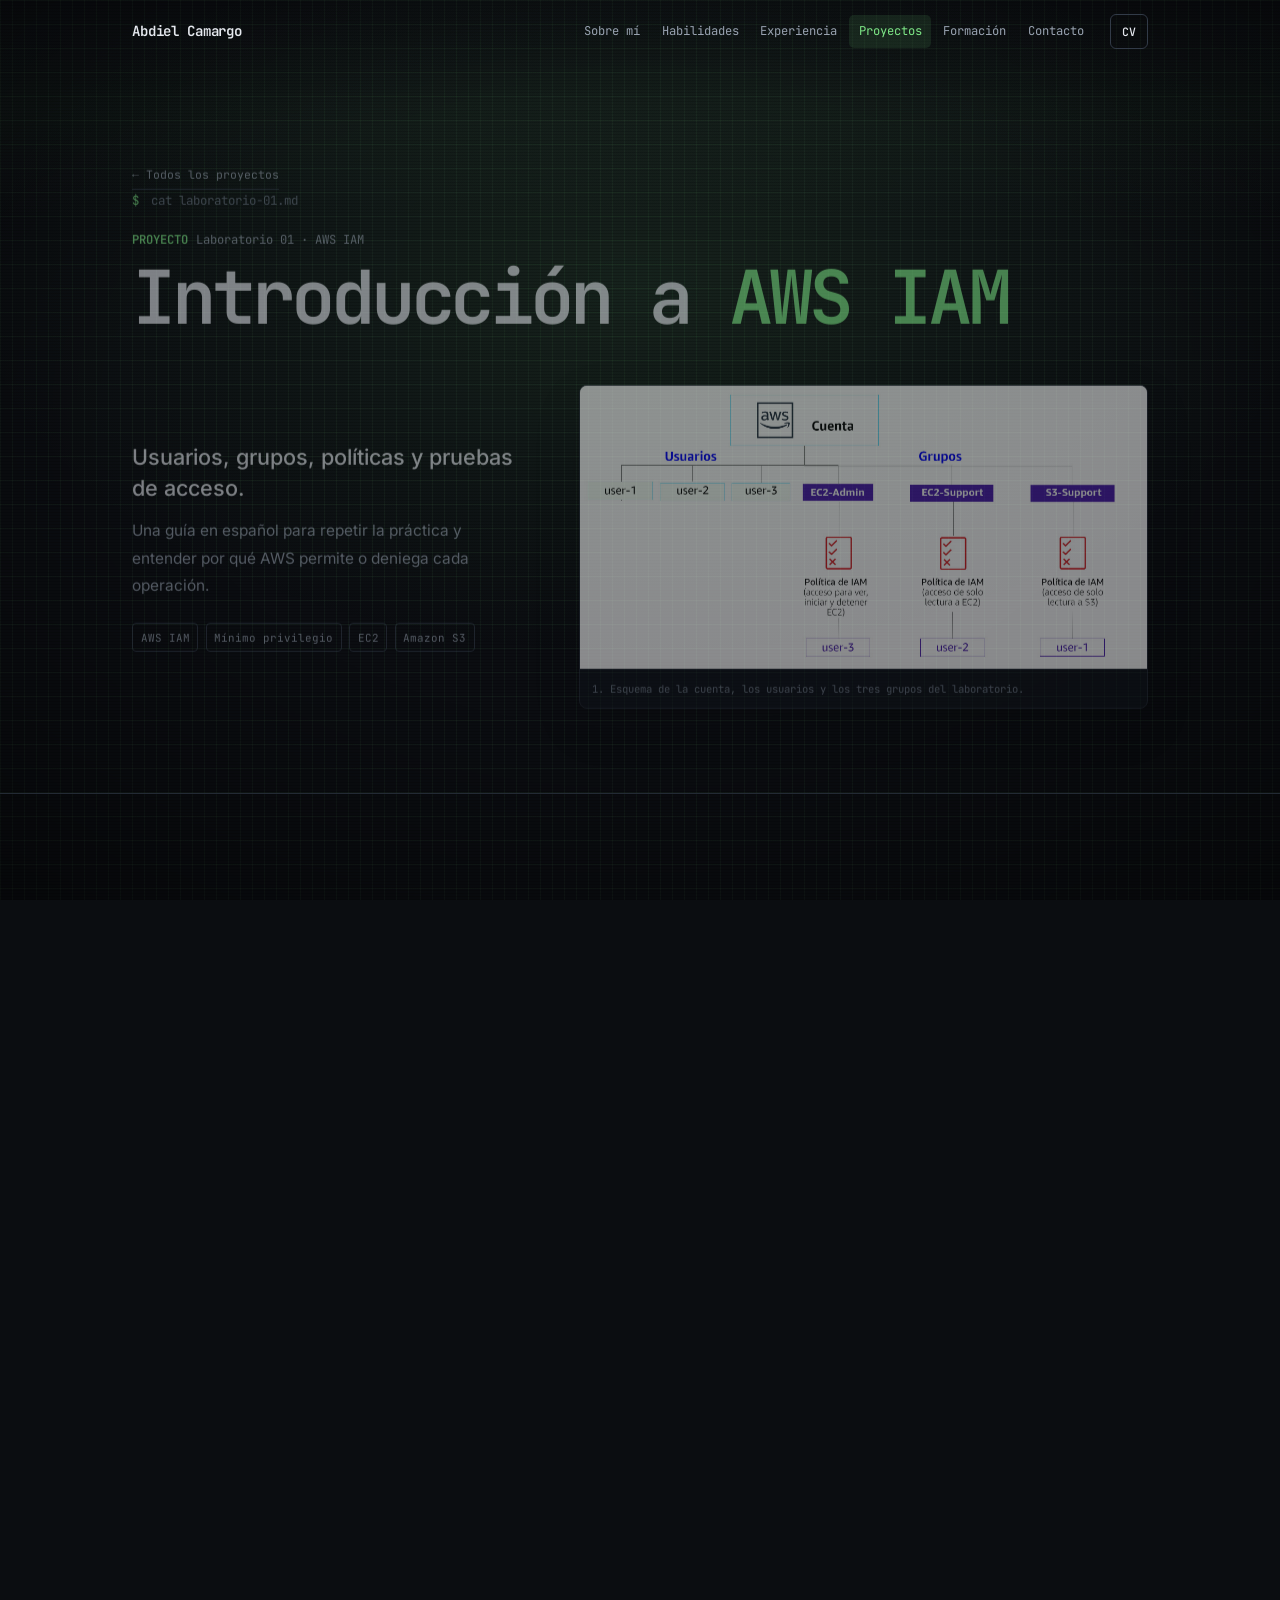
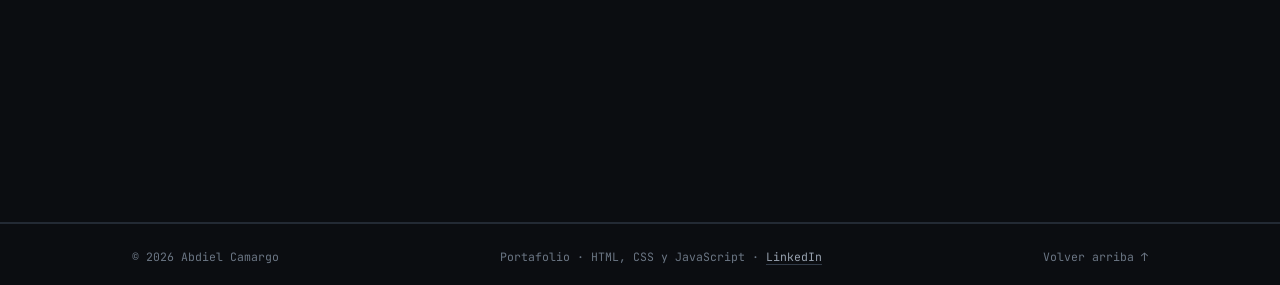
==== commit 4aafbf45: "Añade invitación a proyectos Co-authored-by: arena-agent <297053741+arena-agent@users.noreply.github" ====
--- a/aws-iam.html
+++ b/aws-iam.html
@@ -15,7 +15,7 @@
   <link rel="apple-touch-icon" href="assets/img/favicon.svg">
   <link rel="preload" href="assets/fonts/jetbrains-mono-latin-wght-normal.woff2" as="font" type="font/woff2" crossorigin>
   <link rel="preload" href="assets/fonts/inter-latin-wght-normal.woff2" as="font" type="font/woff2" crossorigin>
-  <link rel="stylesheet" href="assets/css/app.css?v=20261119g">
+  <link rel="stylesheet" href="assets/css/app.css?v=20261119h">
 
   <script>document.documentElement.classList.add('js');</script>
 </head>
--- a/assets/css/app.css
+++ b/assets/css/app.css
@@ -720,6 +720,89 @@
   color: var(--amber);
 }
 .project .tags { margin-top: auto; }
+
+/* ---------- Invitación a proyectos ---------- */
+.project-invite {
+  padding-block: clamp(2rem, 4.5vw, 3.5rem);
+  border-block: 1px solid var(--line);
+  background: var(--bg-alt);
+}
+.project-invite-inner {
+  display: flex;
+  align-items: center;
+  justify-content: space-between;
+  gap: clamp(1.5rem, 5vw, 5rem);
+}
+.project-invite-copy { max-width: 42rem; }
+.project-invite-copy .section-label { margin-bottom: 0.65rem; }
+.project-invite-copy h2 {
+  font-family: var(--mono);
+  font-size: clamp(1.55rem, 3.2vw, 2.35rem);
+  font-weight: 600;
+  letter-spacing: -0.05em;
+  line-height: 1.14;
+}
+.project-invite-copy > p:last-child {
+  max-width: 35rem;
+  margin-top: 0.8rem;
+  color: var(--muted);
+  font-size: 0.88rem;
+  line-height: 1.75;
+}
+.project-invite-button {
+  position: relative;
+  display: grid;
+  flex: none;
+  grid-template-columns: 1fr auto;
+  min-width: min(100%, 18rem);
+  padding: 1.15rem 1.25rem;
+  overflow: hidden;
+  border: 1px solid var(--accent);
+  border-radius: var(--radius);
+  background: var(--accent);
+  color: #0b120c;
+  transition: background 0.2s var(--ease), transform 0.2s var(--ease), border-color 0.2s var(--ease);
+}
+.project-invite-button:hover {
+  border-color: #9af0a1;
+  background: #9af0a1;
+  transform: translateY(-3px);
+}
+.project-invite-button-label {
+  grid-column: 1 / -1;
+  margin-bottom: 0.32rem;
+  font-family: var(--mono);
+  font-size: 0.65rem;
+  letter-spacing: 0.045em;
+  text-transform: uppercase;
+}
+.project-invite-button strong {
+  align-self: center;
+  font-family: var(--mono);
+  font-size: 0.95rem;
+  font-weight: 600;
+}
+.project-invite-button svg {
+  width: 1.15rem;
+  height: 1.15rem;
+  align-self: center;
+  fill: none;
+  stroke: currentColor;
+  stroke-linecap: round;
+  stroke-linejoin: round;
+  stroke-width: 1.8;
+  transition: transform 0.2s var(--ease);
+}
+.project-invite-button:hover svg { transform: translateX(3px); }
+.project-invite-button small {
+  grid-column: 1 / -1;
+  margin-top: 0.65rem;
+  padding-top: 0.65rem;
+  border-top: 1px solid rgba(11, 18, 12, 0.22);
+  font-family: var(--mono);
+  font-size: 0.6rem;
+  opacity: 0.78;
+}
 
 /* ---------- Formación ---------- */
 .edu-grid {
@@ -1431,6 +1514,8 @@
   .guide-flow, .guide-media-grid-two, .guide-media-grid-three, .guide-assignment-grid { grid-template-columns: 1fr; }
   .guide-section-head { margin-bottom: 1.5rem; }
   .guide-hero { padding-top: calc(var(--header-h) + 2.8rem); }
+  .project-invite-inner { align-items: stretch; flex-direction: column; }
+  .project-invite-button { width: 100%; }
   .project-preview-media { min-height: 13rem; }
   .project-preview-content { min-height: 0; }
   .project-preview-includes ul { display: grid; gap: 0.48rem; }
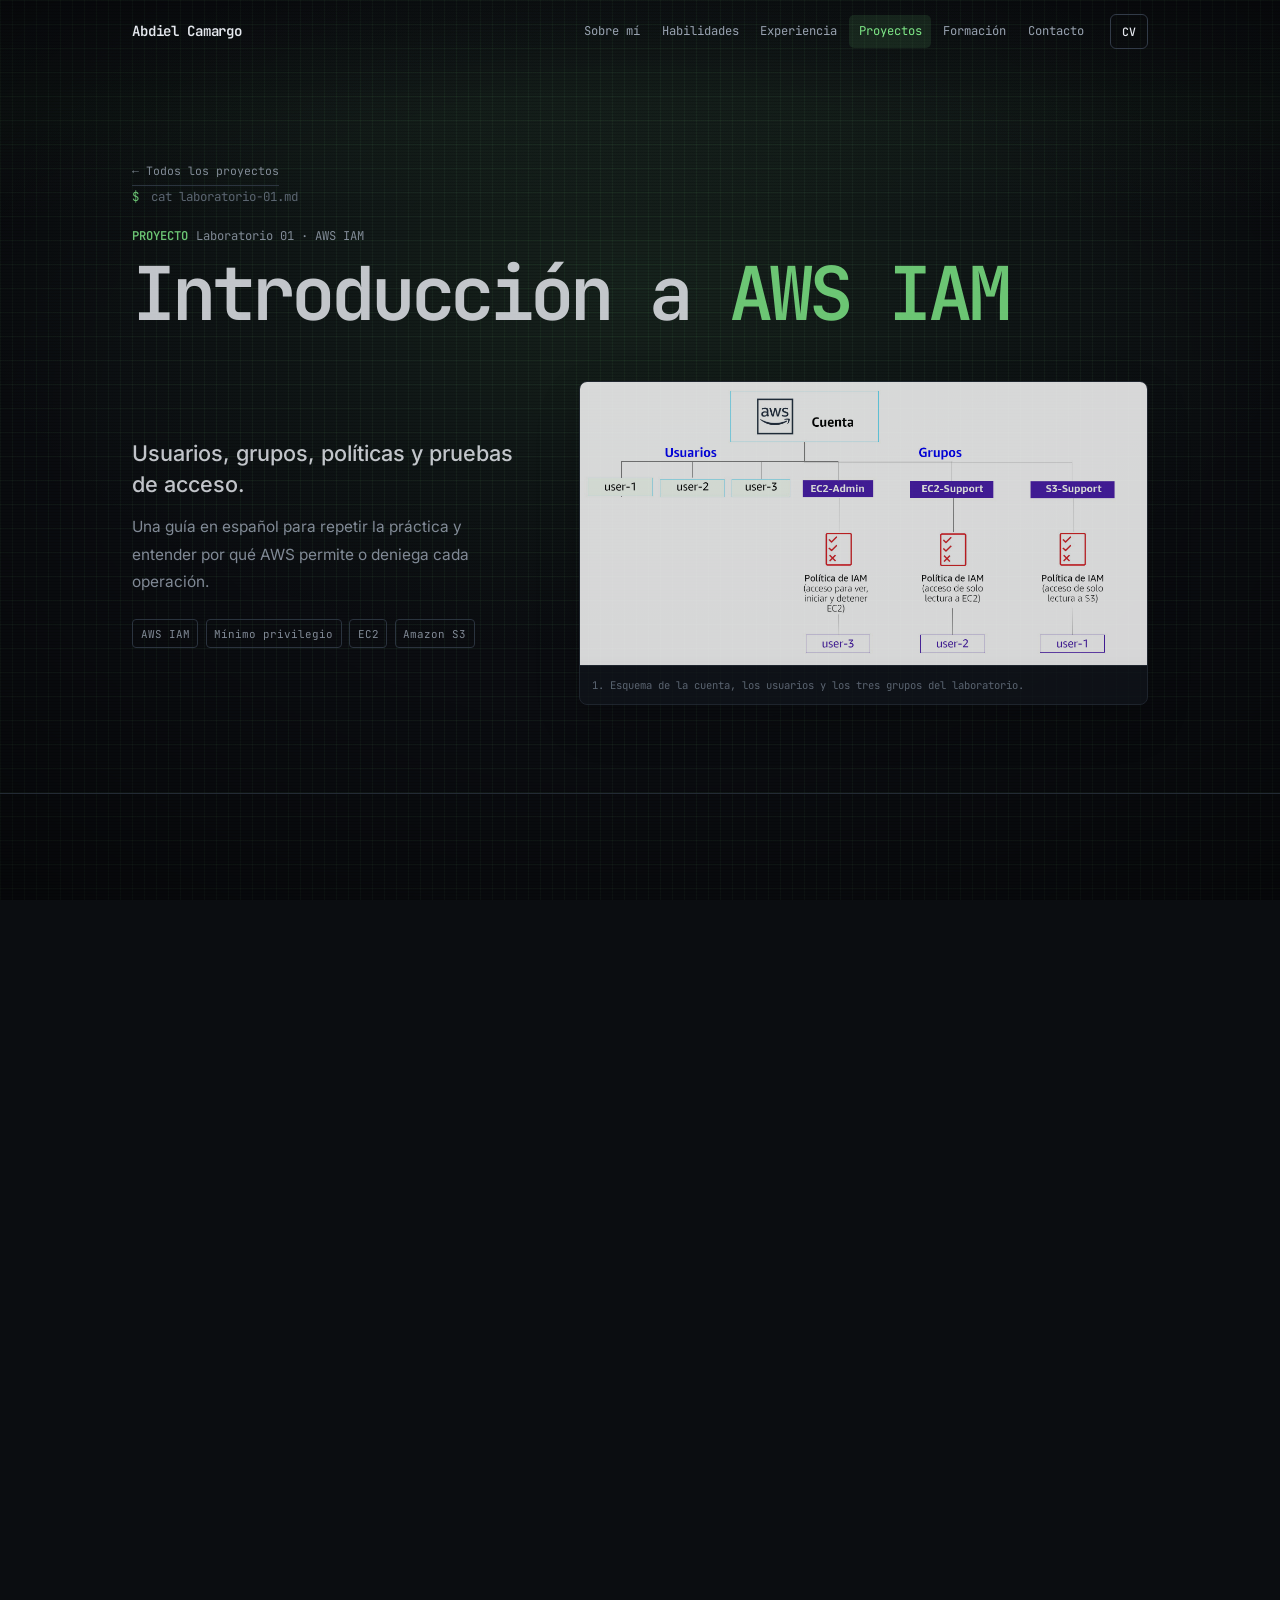
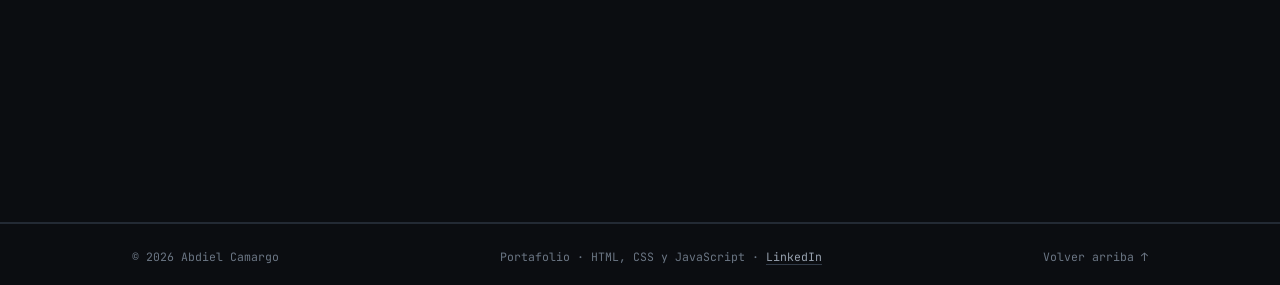
==== commit f45daece: "Carga el video de IAM al abrir la página Co-authored-by: arena-agent <297053741+arena-agent@users.no" ====
--- a/aws-iam.html
+++ b/aws-iam.html
@@ -446,7 +446,7 @@
         </header>
 
         <div class="video-frame reveal" data-reveal>
-          <iframe src="https://www.youtube-nocookie.com/embed/omNetpA0gLE?rel=0" title="Tutorial de Introducción a AWS IAM" loading="lazy" referrerpolicy="strict-origin-when-cross-origin" allow="accelerometer; autoplay; clipboard-write; encrypted-media; gyroscope; picture-in-picture; web-share" allowfullscreen></iframe>
+          <iframe src="https://www.youtube-nocookie.com/embed/omNetpA0gLE?rel=0" title="Tutorial de Introducción a AWS IAM" loading="eager" referrerpolicy="strict-origin-when-cross-origin" allow="accelerometer; autoplay; clipboard-write; encrypted-media; gyroscope; picture-in-picture; web-share" allowfullscreen></iframe>
         </div>
         <p class="video-fallback reveal" data-reveal>¿No carga el reproductor? <a href="https://youtu.be/omNetpA0gLE" target="_blank" rel="noopener noreferrer">Ver el video en YouTube ↗</a></p>
       </div>
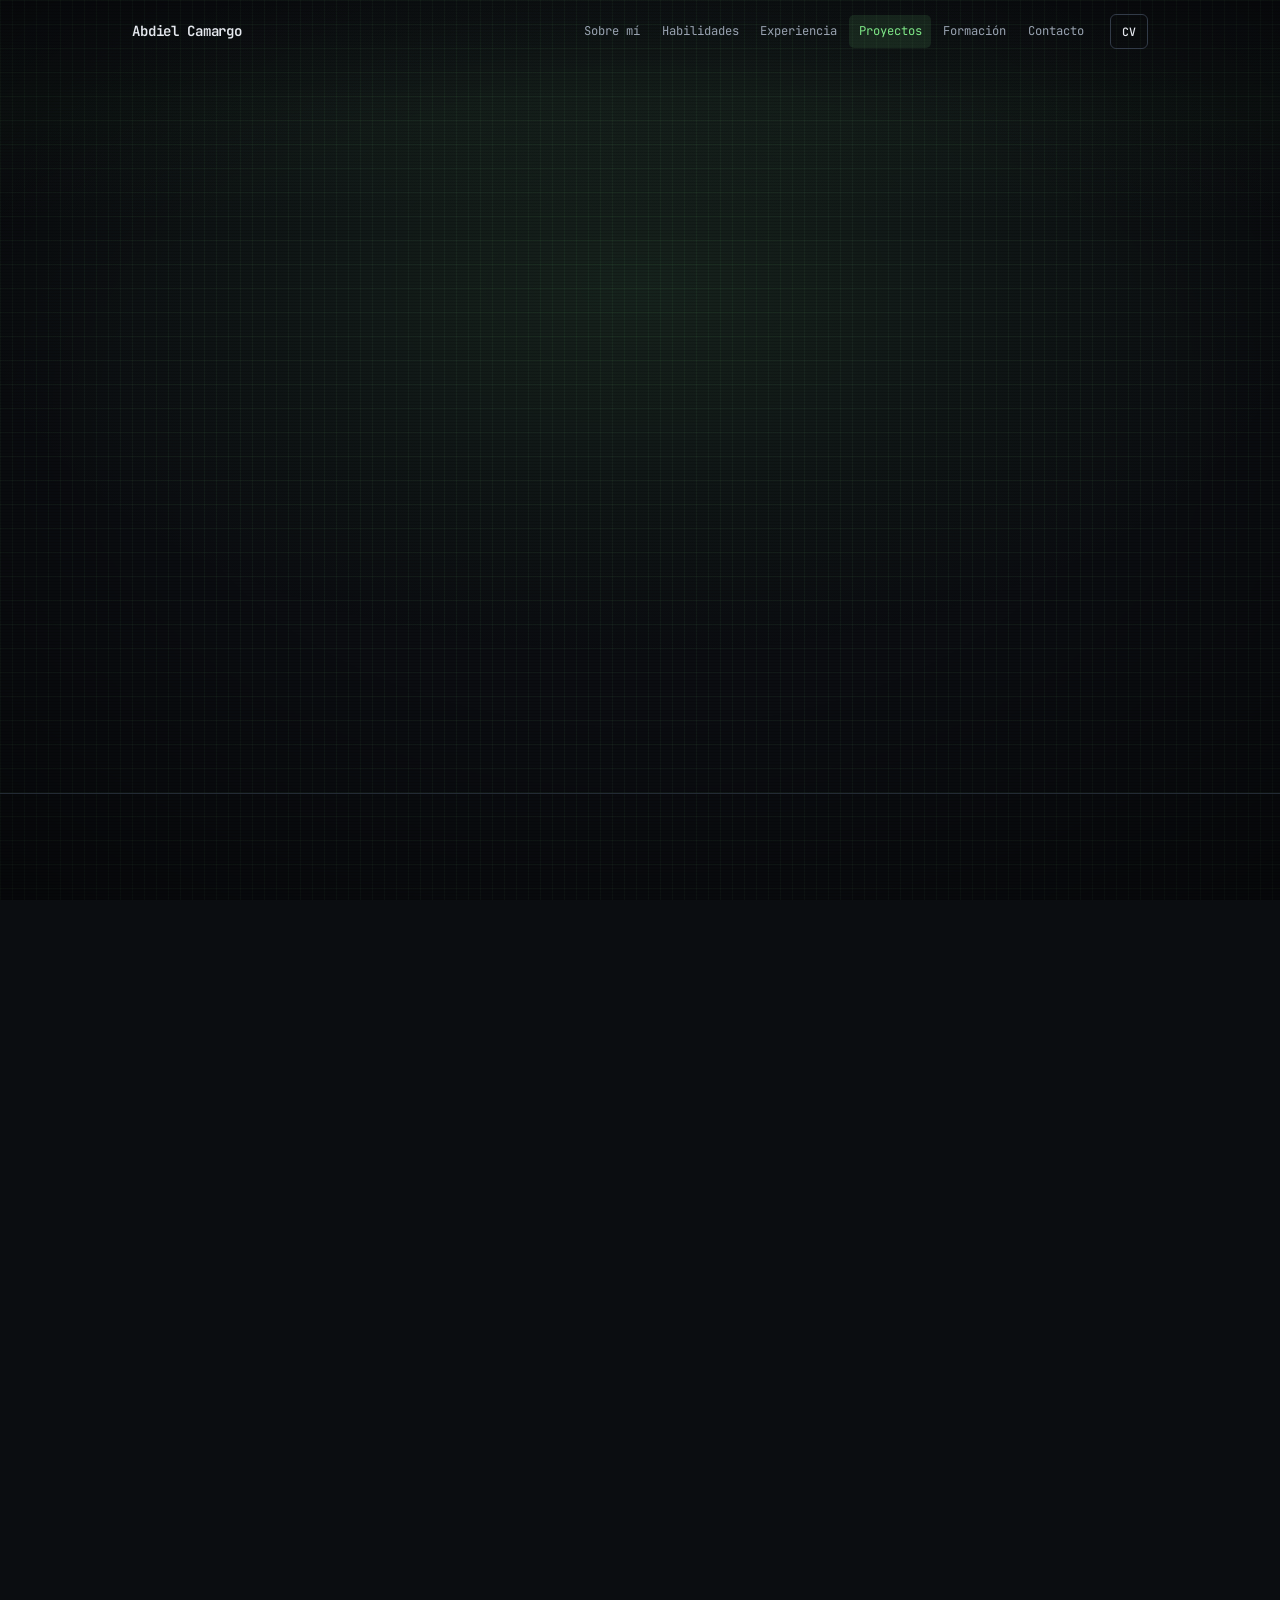
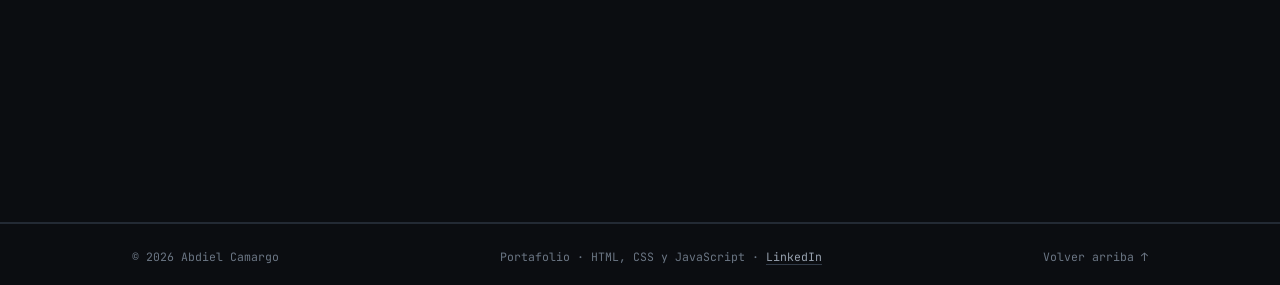
==== commit d9dbe57a: "Integra proyectos y nuevas credenciales al inicio Co-authored-by: arena-agent <297053741+arena-agent" ====
--- a/aws-iam.html
+++ b/aws-iam.html
@@ -42,7 +42,7 @@
           <li><a href="index.html#sobre-mi" class="nav-link">Sobre mí</a></li>
           <li><a href="index.html#habilidades" class="nav-link">Habilidades</a></li>
           <li><a href="index.html#experiencia" class="nav-link">Experiencia</a></li>
-          <li><a href="proyectos.html" class="nav-link is-active" aria-current="page">Proyectos</a></li>
+          <li><a href="index.html#proyectos" class="nav-link is-active" aria-current="page">Proyectos</a></li>
           <li><a href="index.html#certificaciones" class="nav-link">Formación</a></li>
           <li><a href="index.html#contacto" class="nav-link">Contacto</a></li>
         </ul>
@@ -59,7 +59,7 @@
     <section class="guide-hero" aria-labelledby="project-title">
       <div class="container guide-hero-grid">
         <div class="guide-hero-intro reveal" data-reveal>
-          <a class="project-back" href="proyectos.html">← Todos los proyectos</a>
+          <a class="project-back" href="index.html#proyectos">← Volver a proyectos</a>
           <p class="prompt-line"><span class="prompt" aria-hidden="true">$</span> cat laboratorio-01.md</p>
           <p class="section-label"><span>PROYECTO</span> Laboratorio 01 · AWS IAM</p>
           <h1 id="project-title">Introducción a <span>AWS IAM</span></h1>
--- a/assets/css/app.css
+++ b/assets/css/app.css
@@ -343,6 +343,11 @@
   aspect-ratio: 16 / 9;
   object-fit: cover;
   filter: saturate(0.9) contrast(1.04);
+}
+.highlight.highlight-certificate img {
+  object-fit: contain;
+  background: #06174e;
+  filter: none;
 }
 
 .highlight figcaption {
@@ -723,39 +728,59 @@
 
 /* ---------- Invitación a proyectos ---------- */
 .project-invite {
-  padding-block: clamp(2rem, 4.5vw, 3.5rem);
-  border-block: 1px solid var(--line);
-  background: var(--bg-alt);
+  position: relative;
+  isolation: isolate;
+  overflow: hidden;
+  padding-block: clamp(3.25rem, 6.5vw, 5rem);
+  border-block: 1px solid var(--accent-line);
+  background:
+    linear-gradient(90deg, rgba(126, 231, 135, 0.1) 0%, rgba(17, 21, 27, 0.9) 50%, rgba(126, 231, 135, 0.055) 100%);
+}
+.project-invite::before {
+  content: "";
+  position: absolute;
+  z-index: -1;
+  width: 28rem;
+  height: 28rem;
+  right: -12rem;
+  top: 50%;
+  border-radius: 50%;
+  background: radial-gradient(circle, rgba(126, 231, 135, 0.16), transparent 67%);
+  transform: translateY(-50%);
+  pointer-events: none;
 }
 .project-invite-inner {
   display: flex;
   align-items: center;
   justify-content: space-between;
   gap: clamp(1.5rem, 5vw, 5rem);
+  padding-left: clamp(0.85rem, 2vw, 1.35rem);
+  border-left: 2px solid var(--accent);
 }
 .project-invite-copy { max-width: 42rem; }
 .project-invite-copy .section-label { margin-bottom: 0.65rem; }
 .project-invite-copy h2 {
   font-family: var(--mono);
-  font-size: clamp(1.55rem, 3.2vw, 2.35rem);
-  font-weight: 600;
-  letter-spacing: -0.05em;
-  line-height: 1.14;
+  font-size: clamp(2rem, 4vw, 3rem);
+  font-weight: 750;
+  letter-spacing: -0.065em;
+  line-height: 1.08;
 }
 .project-invite-copy > p:last-child {
-  max-width: 35rem;
-  margin-top: 0.8rem;
-  color: var(--muted);
-  font-size: 0.88rem;
-  line-height: 1.75;
+  max-width: 38rem;
+  margin-top: 1rem;
+  color: var(--text);
+  font-size: clamp(0.94rem, 1.4vw, 1.04rem);
+  font-weight: 500;
+  line-height: 1.7;
 }
 .project-invite-button {
   position: relative;
   display: grid;
   flex: none;
   grid-template-columns: 1fr auto;
-  min-width: min(100%, 18rem);
-  padding: 1.15rem 1.25rem;
+  min-width: min(100%, 22rem);
+  padding: 1.45rem 1.55rem;
   overflow: hidden;
   border: 1px solid var(--accent);
   border-radius: var(--radius);
@@ -770,21 +795,22 @@
 }
 .project-invite-button-label {
   grid-column: 1 / -1;
-  margin-bottom: 0.32rem;
-  font-family: var(--mono);
-  font-size: 0.65rem;
-  letter-spacing: 0.045em;
+  margin-bottom: 0.5rem;
+  font-family: var(--mono);
+  font-size: 0.7rem;
+  font-weight: 600;
+  letter-spacing: 0.055em;
   text-transform: uppercase;
 }
 .project-invite-button strong {
   align-self: center;
   font-family: var(--mono);
-  font-size: 0.95rem;
-  font-weight: 600;
+  font-size: 1.15rem;
+  font-weight: 750;
 }
 .project-invite-button svg {
-  width: 1.15rem;
-  height: 1.15rem;
+  width: 1.35rem;
+  height: 1.35rem;
   align-self: center;
   fill: none;
   stroke: currentColor;
@@ -796,12 +822,13 @@
 .project-invite-button:hover svg { transform: translateX(3px); }
 .project-invite-button small {
   grid-column: 1 / -1;
-  margin-top: 0.65rem;
-  padding-top: 0.65rem;
+  margin-top: 0.85rem;
+  padding-top: 0.85rem;
   border-top: 1px solid rgba(11, 18, 12, 0.22);
   font-family: var(--mono);
-  font-size: 0.6rem;
-  opacity: 0.78;
+  font-size: 0.68rem;
+  font-weight: 500;
+  opacity: 0.84;
 }
 
 /* ---------- Formación ---------- */
@@ -838,6 +865,77 @@
   font-weight: 500;
   color: var(--muted);
   margin-bottom: 0.5rem;
+}
+.subhead-spaced { margin-top: clamp(2.2rem, 5vw, 3.5rem); }
+
+.cert-gallery {
+  display: grid;
+  grid-template-columns: repeat(2, minmax(0, 1fr));
+  gap: 1rem;
+}
+.cert-card {
+  display: flex;
+  flex-direction: column;
+  overflow: hidden;
+  border: 1px solid var(--line);
+  border-radius: var(--radius);
+  background: var(--panel);
+  transition: border-color 0.2s var(--ease), transform 0.2s var(--ease);
+}
+.cert-card:hover { border-color: var(--accent-line); transform: translateY(-2px); }
+.cert-card-media {
+  position: relative;
+  display: grid;
+  aspect-ratio: 4 / 3;
+  overflow: hidden;
+  place-items: center;
+  background: #eef1f1;
+  border-bottom: 1px solid var(--line);
+}
+.cert-card-media img {
+  width: 100%;
+  height: 100%;
+  object-fit: contain;
+  transition: transform 0.35s var(--ease);
+}
+.cert-card:hover .cert-card-media img { transform: scale(1.018); }
+.cert-card-open {
+  position: absolute;
+  right: 0.65rem;
+  bottom: 0.65rem;
+  padding: 0.28rem 0.5rem;
+  border: 1px solid rgba(126, 231, 135, 0.5);
+  border-radius: 4px;
+  background: rgba(11, 13, 17, 0.86);
+  color: var(--accent);
+  font-family: var(--mono);
+  font-size: 0.61rem;
+  line-height: 1.35;
+  opacity: 0.92;
+  transition: opacity 0.2s var(--ease), background 0.2s var(--ease);
+}
+.cert-card-media:hover .cert-card-open,
+.cert-card-media:focus-visible .cert-card-open { opacity: 1; background: #0b0d11; }
+.cert-card-body { padding: 1rem 1.05rem 1.1rem; }
+.cert-card-provider {
+  margin-bottom: 0.28rem;
+  color: var(--accent);
+  font-family: var(--mono);
+  font-size: 0.65rem;
+  letter-spacing: 0.02em;
+  text-transform: uppercase;
+}
+.cert-card h4 {
+  font-family: var(--mono);
+  font-size: 0.88rem;
+  font-weight: 500;
+  line-height: 1.48;
+}
+.cert-card-meta {
+  margin-top: 0.42rem;
+  color: var(--dim);
+  font-family: var(--mono);
+  font-size: 0.68rem;
 }
 
 .cert-list { border-top: 1px solid var(--line); }
@@ -978,6 +1076,7 @@
   line-height: 1.8;
 }
 .projects-catalog { padding-block: clamp(2rem, 5vw, 4.2rem); }
+.projects-list { display: grid; gap: 1.2rem; }
 .project-preview {
   overflow: hidden;
   border: 1px solid var(--line);
@@ -1032,14 +1131,16 @@
   padding: clamp(1.35rem, 3.4vw, 2.4rem);
 }
 .project-preview-content .section-label { margin-bottom: 0.75rem; }
-.project-preview-content h2 {
+.project-preview-content h2,
+.project-preview-content h3 {
   font-family: var(--mono);
   font-size: clamp(1.75rem, 3.6vw, 3rem);
   font-weight: 600;
   letter-spacing: -0.065em;
   line-height: 0.98;
 }
-.project-preview-content h2 span { color: var(--accent); }
+.project-preview-content h2 span,
+.project-preview-content h3 span { color: var(--accent); }
 .project-preview-subtitle {
   margin-top: 0.95rem;
   color: var(--text);
@@ -1508,6 +1609,7 @@
   .hero-stats { grid-template-columns: repeat(2, minmax(0, 1fr)); gap: 0.9rem 1rem; }
   .hero-stats > div:nth-child(odd) { border-left: 0; padding-left: 0; }
   .area-card { padding: 1rem; }
+  .cert-gallery { grid-template-columns: 1fr; }
   .cert-list li { grid-template-columns: minmax(0, 1fr) auto; gap: 0.4rem 1rem; }
   .cert-date { display: none; }
   .footer-inner { justify-content: flex-start; }
@@ -1515,7 +1617,8 @@
   .guide-section-head { margin-bottom: 1.5rem; }
   .guide-hero { padding-top: calc(var(--header-h) + 2.8rem); }
   .project-invite-inner { align-items: stretch; flex-direction: column; }
-  .project-invite-button { width: 100%; }
+  .project-invite-button { width: 100%; min-width: 0; padding: 1.5rem; }
+  .project-invite-button strong { font-size: 1.25rem; }
   .project-preview-media { min-height: 13rem; }
   .project-preview-content { min-height: 0; }
   .project-preview-includes ul { display: grid; gap: 0.48rem; }
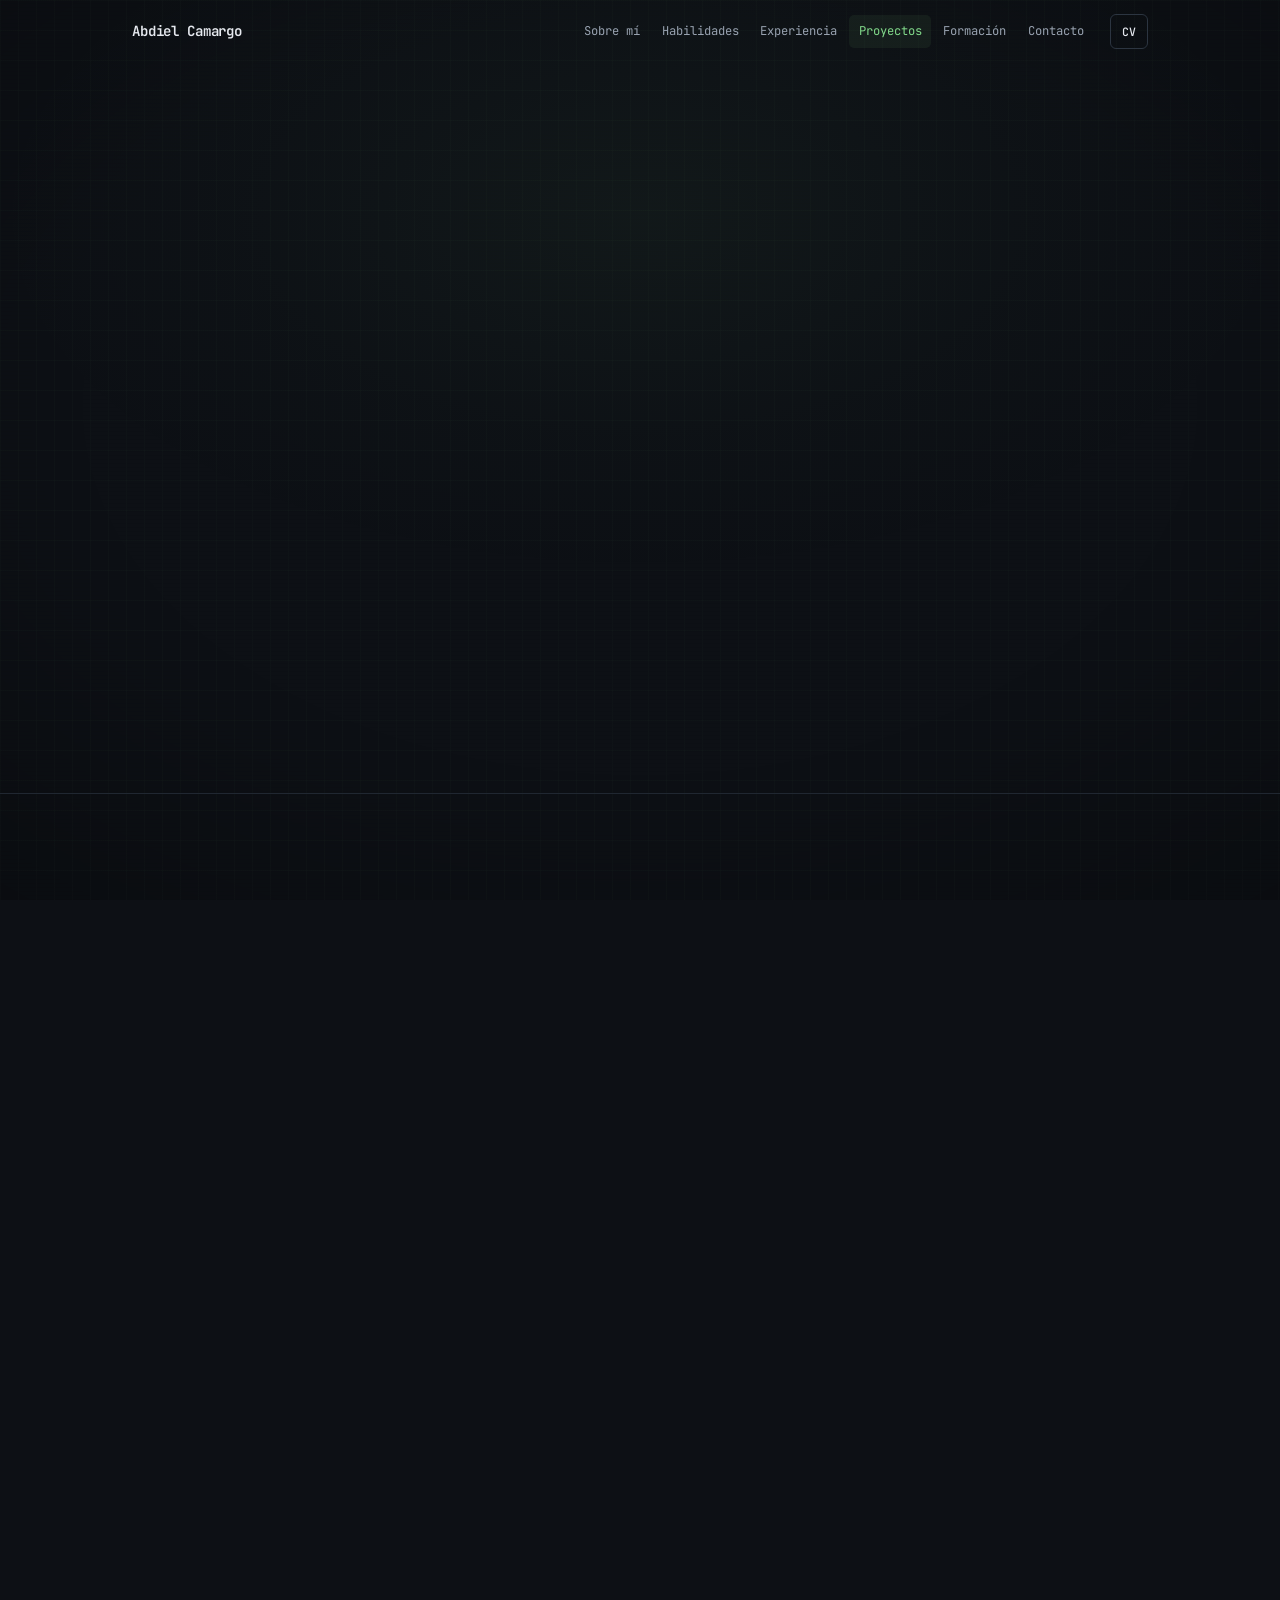
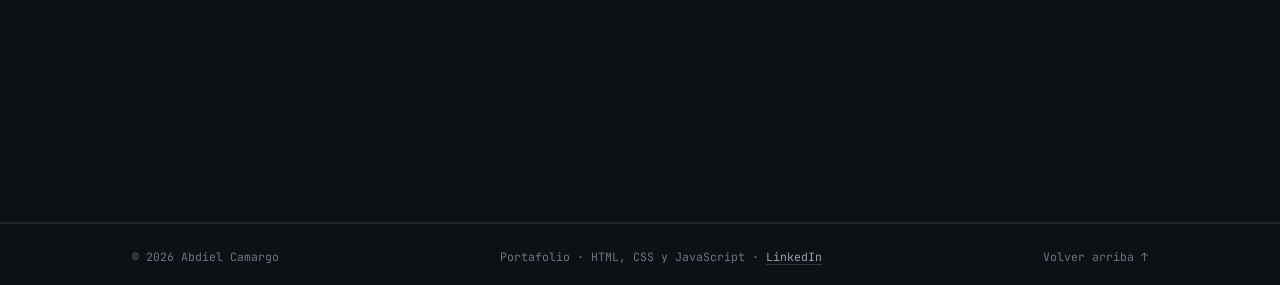
==== commit 05be18ae: "Simplifica la interfaz visual del portafolio Co-authored-by: arena-agent <297053741+arena-agent@user" ====
--- a/aws-iam.html
+++ b/aws-iam.html
@@ -15,7 +15,7 @@
   <link rel="apple-touch-icon" href="assets/img/favicon.svg">
   <link rel="preload" href="assets/fonts/jetbrains-mono-latin-wght-normal.woff2" as="font" type="font/woff2" crossorigin>
   <link rel="preload" href="assets/fonts/inter-latin-wght-normal.woff2" as="font" type="font/woff2" crossorigin>
-  <link rel="stylesheet" href="assets/css/app.css?v=20261119h">
+  <link rel="stylesheet" href="assets/css/app.css?v=20261119n">
 
   <script>document.documentElement.classList.add('js');</script>
 </head>
--- a/assets/css/app.css
+++ b/assets/css/app.css
@@ -30,21 +30,21 @@
   --sans: "Inter", ui-sans-serif, system-ui, -apple-system, "Segoe UI", Roboto, Arial, sans-serif;
   --mono: "JetBrains Mono", ui-monospace, SFMono-Regular, Menlo, Consolas, monospace;
 
-  --bg: #0b0d11;
-  --bg-alt: rgba(9, 11, 14, 0.55);
-  --panel: rgba(17, 21, 27, 0.9);
-  --panel-2: rgba(21, 26, 33, 0.92);
-  --term-accent-rgb: 126, 231, 135;
-  --line: #232a34;
-  --line-2: #323b48;
+  --bg: #0d1015;
+  --bg-alt: rgba(14, 18, 23, 0.72);
+  --panel: rgba(18, 22, 28, 0.82);
+  --panel-2: rgba(24, 29, 36, 0.88);
+  --term-accent-rgb: 130, 217, 138;
+  --line: #202731;
+  --line-2: #2c3541;
 
   --text: #e6e9ef;
   --muted: #98a2b0;
   --dim: #6b7684;
 
-  --accent: #7ee787;
-  --accent-dim: rgba(126, 231, 135, 0.1);
-  --accent-line: rgba(126, 231, 135, 0.32);
+  --accent: #82d98a;
+  --accent-dim: rgba(130, 217, 138, 0.065);
+  --accent-line: rgba(130, 217, 138, 0.22);
   --amber: #f0c674;
 
   --radius: 8px;
@@ -89,48 +89,38 @@
 
 .term-glow {
   background: radial-gradient(
-    ellipse 70% 55% at 50% 32%,
-    rgba(var(--term-accent-rgb), 0.1) 0%,
-    rgba(var(--term-accent-rgb), 0.035) 45%,
+    ellipse 70% 55% at 50% 24%,
+    rgba(var(--term-accent-rgb), 0.045) 0%,
+    rgba(var(--term-accent-rgb), 0.012) 45%,
     transparent 75%
   );
 }
 
 .term-grid {
   background-image:
-    linear-gradient(to right, rgba(var(--term-accent-rgb), 0.05) 1px, transparent 1px),
-    linear-gradient(to bottom, rgba(var(--term-accent-rgb), 0.05) 1px, transparent 1px);
-  background-size: 12px 24px;
-}
-
-.term-scanband {
-  height: 220px;
-  inset: 0 0 auto 0;
-  background: linear-gradient(
-    180deg,
-    transparent 0%,
-    rgba(var(--term-accent-rgb), 0.035) 50%,
-    transparent 100%
-  );
-  animation: term-scan 14s linear infinite;
-}
+    linear-gradient(to right, rgba(var(--term-accent-rgb), 0.018) 1px, transparent 1px),
+    linear-gradient(to bottom, rgba(var(--term-accent-rgb), 0.018) 1px, transparent 1px);
+  background-size: 18px 30px;
+}
+
+.term-scanband { display: none; }
 
 .term-scanlines {
   background: repeating-linear-gradient(
     0deg,
-    rgba(0, 0, 0, 0.28) 0px,
-    rgba(0, 0, 0, 0.28) 1px,
+    rgba(0, 0, 0, 0.12) 0px,
+    rgba(0, 0, 0, 0.12) 1px,
     transparent 1px,
-    transparent 3px
+    transparent 4px
   );
-  opacity: 0.6;
+  opacity: 0.18;
 }
 
 .term-vignette {
   background: radial-gradient(
     ellipse 90% 85% at 50% 45%,
-    transparent 42%,
-    rgba(0, 0, 0, 0.55) 100%
+    transparent 48%,
+    rgba(0, 0, 0, 0.28) 100%
   );
 }
 
@@ -324,16 +314,16 @@
 .hero-highlights {
   display: grid;
   grid-template-columns: repeat(4, minmax(0, 1fr));
-  gap: 1rem;
+  gap: 0.75rem;
   margin-top: clamp(2.2rem, 4.5vw, 3.2rem);
 }
 
 .highlight {
   margin: 0;
   border: 1px solid var(--line);
-  border-radius: var(--radius);
+  border-radius: 6px;
   overflow: hidden;
-  background: var(--panel);
+  background: rgba(18, 22, 28, 0.72);
 }
 
 .highlight img {
@@ -870,73 +860,167 @@
 
 .cert-gallery {
   display: grid;
-  grid-template-columns: repeat(2, minmax(0, 1fr));
-  gap: 1rem;
+  grid-template-columns: repeat(3, minmax(0, 1fr));
+  gap: 0.8rem;
 }
 .cert-card {
   display: flex;
   flex-direction: column;
   overflow: hidden;
   border: 1px solid var(--line);
-  border-radius: var(--radius);
-  background: var(--panel);
-  transition: border-color 0.2s var(--ease), transform 0.2s var(--ease);
-}
-.cert-card:hover { border-color: var(--accent-line); transform: translateY(-2px); }
+  border-radius: 6px;
+  background: rgba(18, 22, 28, 0.72);
+  transition: border-color 0.2s var(--ease), background 0.2s var(--ease);
+}
+.cert-card:hover { border-color: var(--line-2); background: var(--panel); }
 .cert-card-media {
   position: relative;
   display: grid;
-  aspect-ratio: 4 / 3;
+  aspect-ratio: 16 / 10;
   overflow: hidden;
   place-items: center;
-  background: #eef1f1;
+  background: #e8ece9;
   border-bottom: 1px solid var(--line);
 }
 .cert-card-media img {
   width: 100%;
   height: 100%;
   object-fit: contain;
-  transition: transform 0.35s var(--ease);
-}
-.cert-card:hover .cert-card-media img { transform: scale(1.018); }
+  transition: opacity 0.2s var(--ease);
+}
+.cert-card:hover .cert-card-media img { opacity: 0.94; }
 .cert-card-open {
   position: absolute;
-  right: 0.65rem;
-  bottom: 0.65rem;
-  padding: 0.28rem 0.5rem;
-  border: 1px solid rgba(126, 231, 135, 0.5);
-  border-radius: 4px;
-  background: rgba(11, 13, 17, 0.86);
+  right: 0.5rem;
+  bottom: 0.5rem;
+  padding: 0.22rem 0.42rem;
+  border: 1px solid rgba(130, 217, 138, 0.36);
+  border-radius: 3px;
+  background: rgba(11, 13, 17, 0.8);
   color: var(--accent);
   font-family: var(--mono);
-  font-size: 0.61rem;
+  font-size: 0.57rem;
   line-height: 1.35;
-  opacity: 0.92;
+  opacity: 0.8;
   transition: opacity 0.2s var(--ease), background 0.2s var(--ease);
 }
 .cert-card-media:hover .cert-card-open,
 .cert-card-media:focus-visible .cert-card-open { opacity: 1; background: #0b0d11; }
-.cert-card-body { padding: 1rem 1.05rem 1.1rem; }
+.cert-card-body { padding: 0.72rem 0.8rem 0.8rem; }
 .cert-card-provider {
-  margin-bottom: 0.28rem;
+  margin-bottom: 0.2rem;
   color: var(--accent);
   font-family: var(--mono);
-  font-size: 0.65rem;
-  letter-spacing: 0.02em;
+  font-size: 0.57rem;
+  letter-spacing: 0.025em;
   text-transform: uppercase;
 }
 .cert-card h4 {
   font-family: var(--mono);
-  font-size: 0.88rem;
+  font-size: 0.76rem;
   font-weight: 500;
-  line-height: 1.48;
+  line-height: 1.45;
 }
 .cert-card-meta {
-  margin-top: 0.42rem;
+  margin-top: 0.32rem;
   color: var(--dim);
   font-family: var(--mono);
+  font-size: 0.61rem;
+  line-height: 1.55;
+}
+.cert-card-media--portrait {
+  aspect-ratio: 4 / 5;
+  background: #111720;
+}
+.cert-card-media--portrait img { object-position: center; }
+
+/* ---------- Vista previa de certificados ---------- */
+.certificate-modal {
+  width: min(94vw, 72rem);
+  max-width: none;
+  max-height: calc(100dvh - 2rem);
+  margin: auto;
+  padding: 0;
+  overflow: hidden;
+  border: 1px solid var(--line-2);
+  border-radius: calc(var(--radius) + 2px);
+  background: var(--panel-2);
+  color: var(--text);
+  box-shadow: 0 1.4rem 4rem rgba(0, 0, 0, 0.5);
+}
+.certificate-modal::backdrop { background: rgba(3, 5, 8, 0.8); backdrop-filter: blur(5px); }
+.certificate-modal-content { position: relative; }
+.certificate-modal-close {
+  position: absolute;
+  z-index: 2;
+  top: 0.75rem;
+  right: 0.75rem;
+  display: grid;
+  width: 2.35rem;
+  height: 2.35rem;
+  padding: 0;
+  border: 1px solid rgba(255, 255, 255, 0.28);
+  border-radius: 50%;
+  place-items: center;
+  background: rgba(11, 13, 17, 0.87);
+  color: var(--text);
+  font-size: 1.6rem;
+  line-height: 1;
+  cursor: pointer;
+  transition: background 0.2s var(--ease), color 0.2s var(--ease), border-color 0.2s var(--ease);
+}
+.certificate-modal-close:hover,
+.certificate-modal-close:focus-visible { border-color: var(--accent); background: var(--accent); color: #0b120c; }
+.certificate-modal-figure {
+  display: grid;
+  max-height: calc(100dvh - 2rem);
+  margin: 0;
+  grid-template-rows: minmax(0, 1fr) auto;
+}
+.certificate-modal-figure > img {
+  width: 100%;
+  min-height: 0;
+  max-height: calc(100dvh - 10rem);
+  background: #f1f3f2;
+  object-fit: contain;
+}
+.certificate-modal-caption {
+  display: flex;
+  align-items: center;
+  justify-content: space-between;
+  gap: 1rem;
+  padding: 0.9rem 1.1rem 1rem;
+  border-top: 1px solid var(--line);
+}
+.certificate-modal-kicker {
+  color: var(--accent);
+  font-family: var(--mono);
+  font-size: 0.62rem;
+  font-weight: 600;
+  letter-spacing: 0.06em;
+  text-transform: uppercase;
+}
+.certificate-modal-caption h2 {
+  margin-top: 0.12rem;
+  font-family: var(--mono);
+  font-size: 0.9rem;
+  font-weight: 600;
+  line-height: 1.4;
+}
+.certificate-modal-caption p:last-child { margin-top: 0.18rem; color: var(--dim); font-size: 0.76rem; }
+.certificate-modal-verify {
+  flex: none;
+  padding: 0.5rem 0.7rem;
+  border: 1px solid var(--accent-line);
+  border-radius: 5px;
+  color: var(--accent);
+  font-family: var(--mono);
   font-size: 0.68rem;
-}
+  font-weight: 600;
+  transition: color 0.2s var(--ease), background 0.2s var(--ease);
+}
+.certificate-modal-verify:hover,
+.certificate-modal-verify:focus-visible { background: var(--accent); color: #0b120c; }
 
 .cert-list { border-top: 1px solid var(--line); }
 .cert-list li {
@@ -1568,6 +1652,7 @@
   .stack-grid { grid-template-columns: repeat(2, minmax(0, 1fr)); }
   .projects-grid { grid-template-columns: 1fr; }
   .edu-grid { grid-template-columns: 1fr; }
+  .cert-gallery { grid-template-columns: repeat(2, minmax(0, 1fr)); }
   .guide-hero-grid, .guide-split { grid-template-columns: 1fr; }
   .guide-figure-hero { max-width: 44rem; }
   .guide-media-grid-three { grid-template-columns: repeat(2, minmax(0, 1fr)); }
@@ -1610,6 +1695,9 @@
   .hero-stats > div:nth-child(odd) { border-left: 0; padding-left: 0; }
   .area-card { padding: 1rem; }
   .cert-gallery { grid-template-columns: 1fr; }
+  .certificate-modal { width: min(96vw, 72rem); max-height: calc(100dvh - 1rem); }
+  .certificate-modal-figure > img { max-height: calc(100dvh - 12rem); }
+  .certificate-modal-caption { align-items: flex-start; flex-direction: column; gap: 0.65rem; }
   .cert-list li { grid-template-columns: minmax(0, 1fr) auto; gap: 0.4rem 1rem; }
   .cert-date { display: none; }
   .footer-inner { justify-content: flex-start; }
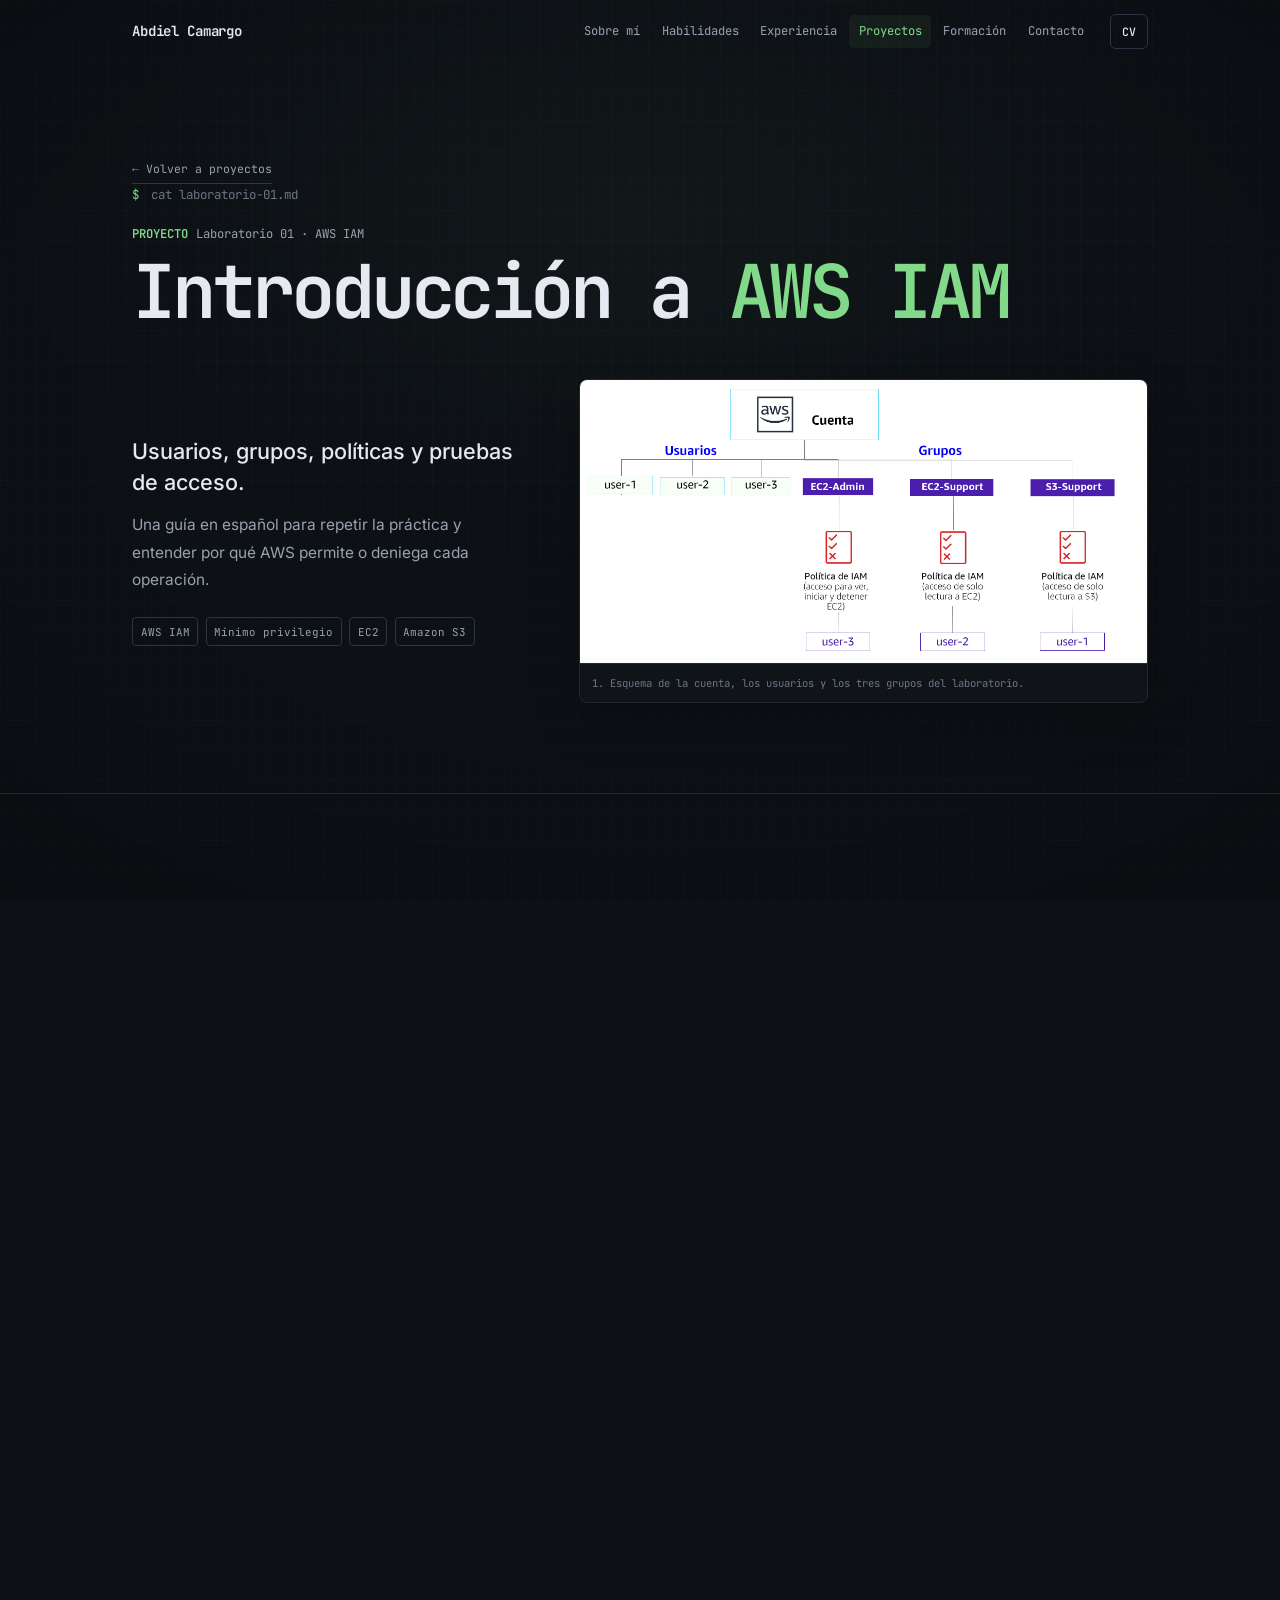
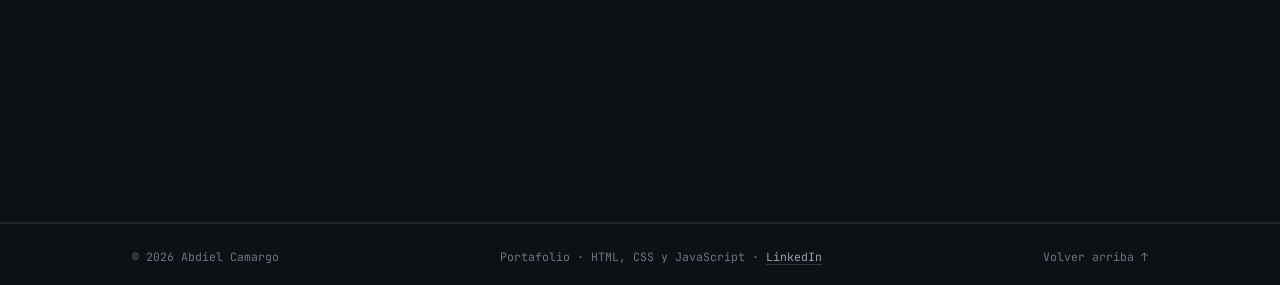
==== commit abc3a775: "Optimiza interfaz para pantallas móviles Co-authored-by: arena-agent <297053741+arena-agent@users.no" ====
--- a/aws-iam.html
+++ b/aws-iam.html
@@ -15,7 +15,7 @@
   <link rel="apple-touch-icon" href="assets/img/favicon.svg">
   <link rel="preload" href="assets/fonts/jetbrains-mono-latin-wght-normal.woff2" as="font" type="font/woff2" crossorigin>
   <link rel="preload" href="assets/fonts/inter-latin-wght-normal.woff2" as="font" type="font/woff2" crossorigin>
-  <link rel="stylesheet" href="assets/css/app.css?v=20261119n">
+  <link rel="stylesheet" href="assets/css/app.css?v=20261119p">
 
   <script>document.documentElement.classList.add('js');</script>
 </head>
--- a/assets/css/app.css
+++ b/assets/css/app.css
@@ -862,7 +862,11 @@
   display: grid;
   grid-template-columns: repeat(3, minmax(0, 1fr));
   gap: 0.8rem;
-}
+  align-items: start;
+}
+.cert-gallery--achievements { grid-template-columns: repeat(4, minmax(0, 1fr)); }
+.cert-gallery--achievements .cert-card-media,
+.cert-gallery--achievements .cert-card-media--portrait { aspect-ratio: 16 / 10; }
 .cert-card {
   display: flex;
   flex-direction: column;
@@ -1669,13 +1673,15 @@
     inset: var(--header-h) 0 auto 0;
     flex-direction: column;
     align-items: stretch;
-    gap: 0.5rem;
+    gap: 0.65rem;
     margin: 0;
-    padding: 1rem clamp(1.15rem, 4vw, 2rem) 1.3rem;
-    background: rgba(12, 14, 18, 0.98);
+    padding: 0.8rem clamp(1.15rem, 4vw, 2rem) 1rem;
+    background: rgba(13, 16, 21, 0.98);
     backdrop-filter: blur(14px);
     -webkit-backdrop-filter: blur(14px);
     border-bottom: 1px solid var(--line);
+    border-radius: 0 0 12px 12px;
+    box-shadow: 0 0.8rem 1.8rem rgba(0, 0, 0, 0.2);
     max-height: calc(100dvh - var(--header-h));
     overflow-y: auto;
     opacity: 0;
@@ -1684,17 +1690,26 @@
     transition: opacity 0.2s var(--ease), transform 0.2s var(--ease), visibility 0.2s;
   }
   .nav.is-open { opacity: 1; visibility: visible; transform: translateY(0); }
-  .nav-list { flex-direction: column; align-items: stretch; gap: 0.1rem; }
-  .nav-link { display: block; padding: 0.65rem 0.6rem; font-size: 0.85rem; }
-  .nav-cv { display: inline-flex; align-self: flex-start; margin-top: 0.4rem; }
+  .nav-list { display: grid; grid-template-columns: repeat(2, minmax(0, 1fr)); align-items: stretch; gap: 0.25rem; }
+  .nav-link { display: flex; align-items: center; min-height: 2.55rem; padding: 0.6rem 0.7rem; font-size: 0.8rem; }
+  .nav-cv { display: inline-flex; align-self: stretch; justify-content: center; margin-top: 0.1rem; }
 }
 
 @media (max-width: 720px) {
-  .hero-highlights { grid-template-columns: 1fr; }
+  .hero { padding-top: calc(var(--header-h) + 2.5rem); padding-bottom: 3.25rem; }
+  .hero h1 { font-size: clamp(2.25rem, 10vw, 2.8rem); }
+  .hero-role { font-size: 0.78rem; line-height: 1.75; }
+  .hero-text { font-size: 0.9rem; line-height: 1.75; margin-bottom: 1.45rem; }
+  .hero-actions { margin-bottom: 1.7rem; }
+  .hero-highlights { grid-template-columns: repeat(2, minmax(0, 1fr)); gap: 0.6rem; margin-top: 2rem; }
+  .highlight figcaption { padding: 0.48rem 0.55rem; font-size: 0.6rem; }
+  .terminal { padding: 0.9rem 0.95rem 1rem; font-size: 0.7rem; line-height: 1.8; }
+  .section { padding-block: 3rem; }
+  .section-head { margin-bottom: 1.65rem; }
   .hero-stats { grid-template-columns: repeat(2, minmax(0, 1fr)); gap: 0.9rem 1rem; }
   .hero-stats > div:nth-child(odd) { border-left: 0; padding-left: 0; }
   .area-card { padding: 1rem; }
-  .cert-gallery { grid-template-columns: 1fr; }
+  .cert-gallery { grid-template-columns: repeat(2, minmax(0, 1fr)); gap: 0.65rem; }
   .certificate-modal { width: min(96vw, 72rem); max-height: calc(100dvh - 1rem); }
   .certificate-modal-figure > img { max-height: calc(100dvh - 12rem); }
   .certificate-modal-caption { align-items: flex-start; flex-direction: column; gap: 0.65rem; }
@@ -1707,7 +1722,7 @@
   .project-invite-inner { align-items: stretch; flex-direction: column; }
   .project-invite-button { width: 100%; min-width: 0; padding: 1.5rem; }
   .project-invite-button strong { font-size: 1.25rem; }
-  .project-preview-media { min-height: 13rem; }
+  .project-preview-media { min-height: 11rem; }
   .project-preview-content { min-height: 0; }
   .project-preview-includes ul { display: grid; gap: 0.48rem; }
 }
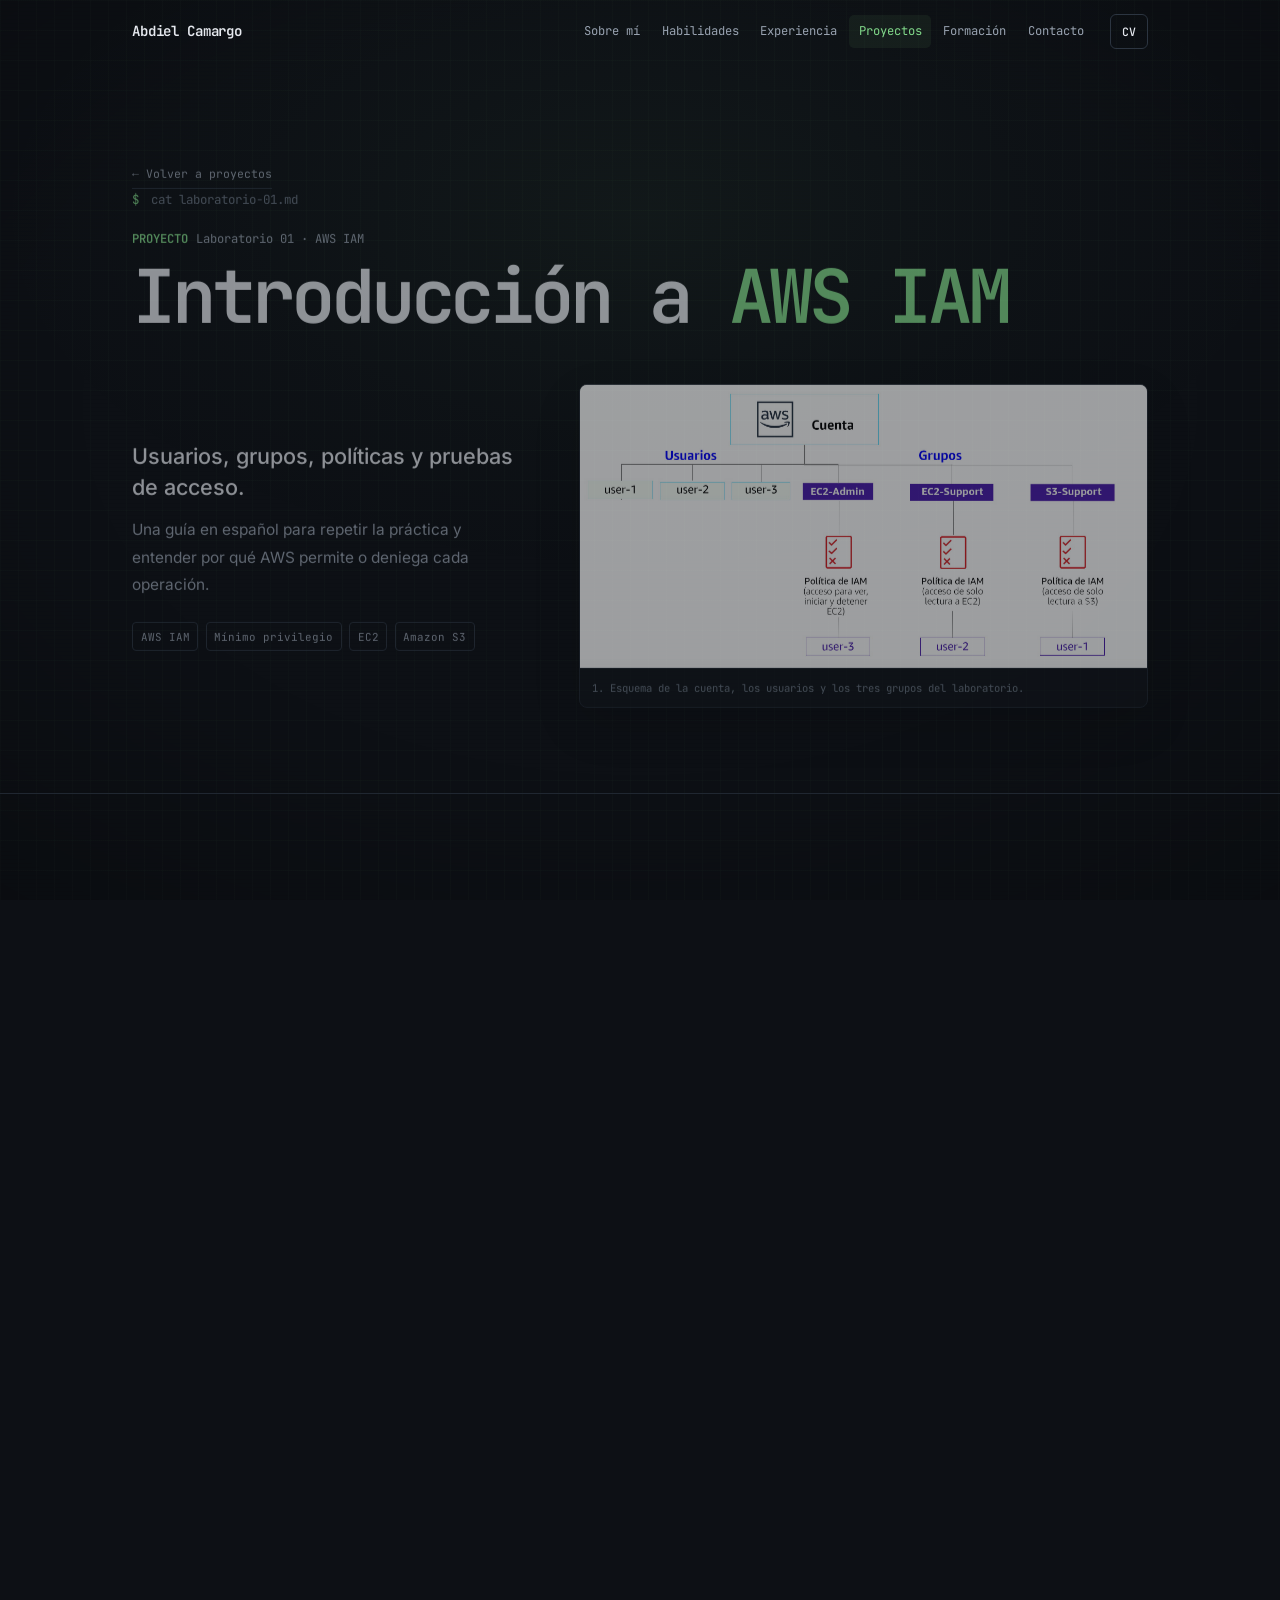
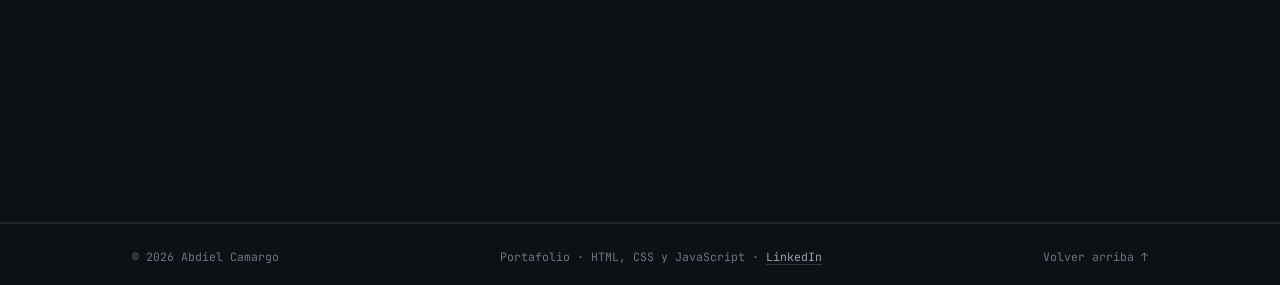
==== commit d47e16a7: "Ajusta marco de figura 22 Co-authored-by: arena-agent <297053741+arena-agent@users.noreply.github.co" ====
--- a/aws-iam.html
+++ b/aws-iam.html
@@ -15,7 +15,7 @@
   <link rel="apple-touch-icon" href="assets/img/favicon.svg">
   <link rel="preload" href="assets/fonts/jetbrains-mono-latin-wght-normal.woff2" as="font" type="font/woff2" crossorigin>
   <link rel="preload" href="assets/fonts/inter-latin-wght-normal.woff2" as="font" type="font/woff2" crossorigin>
-  <link rel="stylesheet" href="assets/css/app.css?v=20261119p">
+  <link rel="stylesheet" href="assets/css/app.css?v=20261119q">
 
   <script>document.documentElement.classList.add('js');</script>
 </head>
@@ -368,7 +368,7 @@
             <img src="assets/img/aws-iam/iam-20.png" alt="Confirmación de detener LabHost con la sesión de user-3" loading="lazy">
             <figcaption>20. Confirmación de detención con user-3.</figcaption>
           </figure>
-          <figure class="guide-figure reveal" data-reveal>
+          <figure class="guide-figure guide-figure-22 reveal" data-reveal>
             <img src="assets/img/aws-iam/iam-22.png" alt="Estado de la instancia LabHost en Stopping" loading="lazy">
             <figcaption>22. La instancia queda en <code>Stopping</code>, no en <code>Stopped</code> verificado.</figcaption>
           </figure>
--- a/assets/css/app.css
+++ b/assets/css/app.css
@@ -1465,6 +1465,7 @@
   width: 100%;
   margin-top: clamp(1.2rem, 2.5vw, 1.8rem);
 }
+.guide-figure-22 { align-self: start; }
 .guide-figure-19 img,
 .guide-figure-21 img {
   width: 100%;
